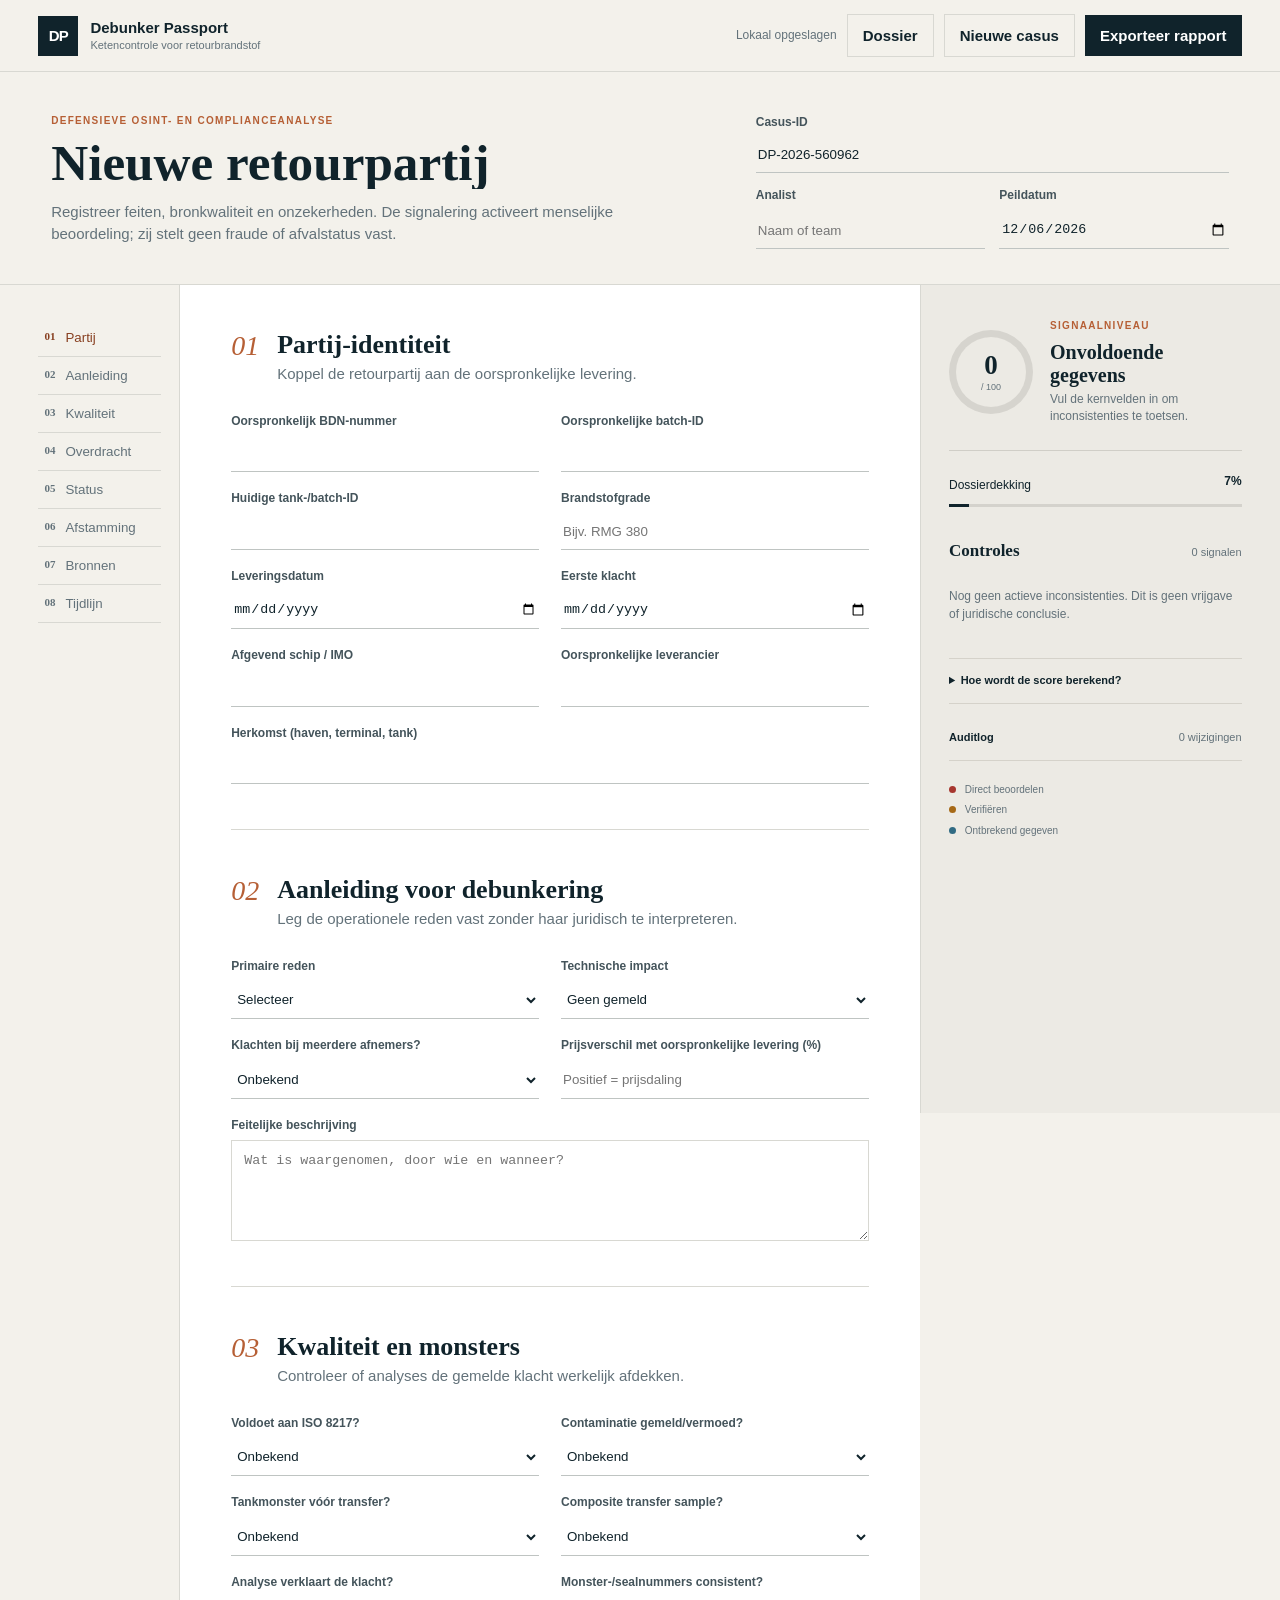
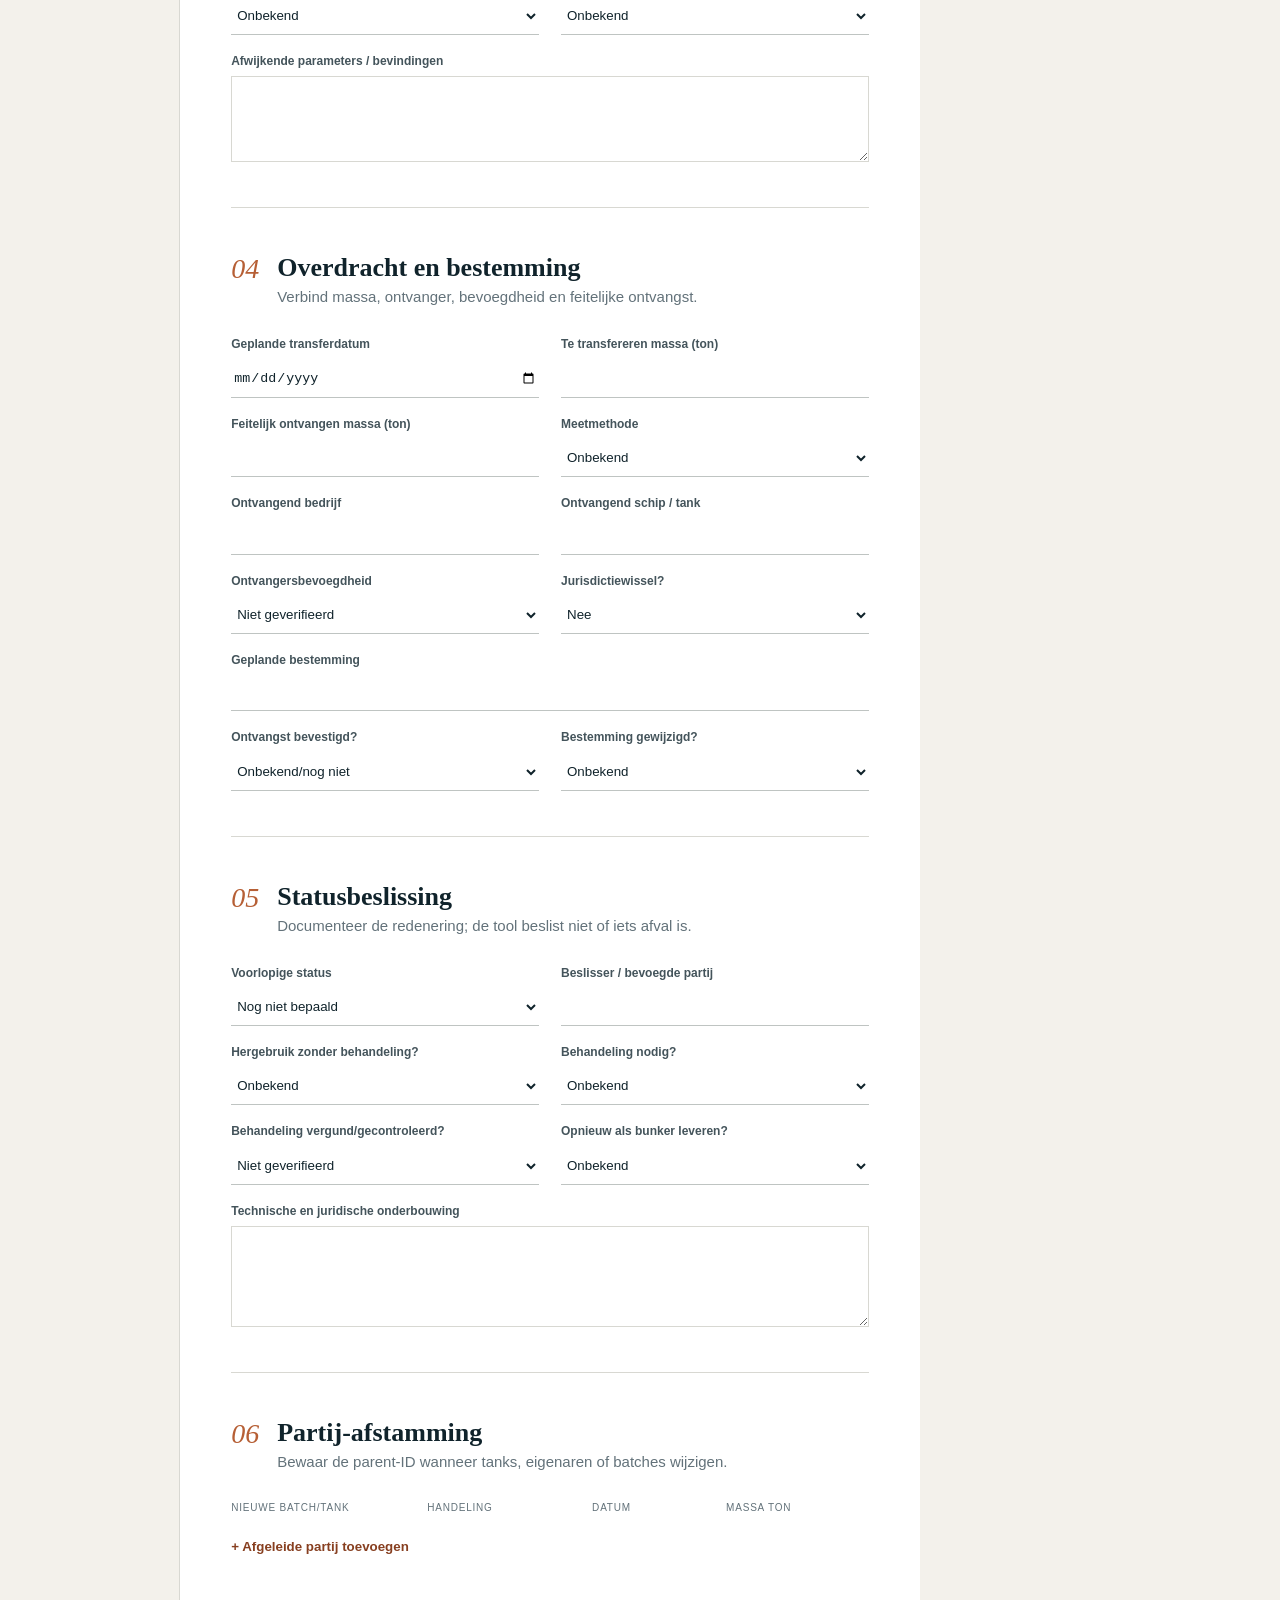
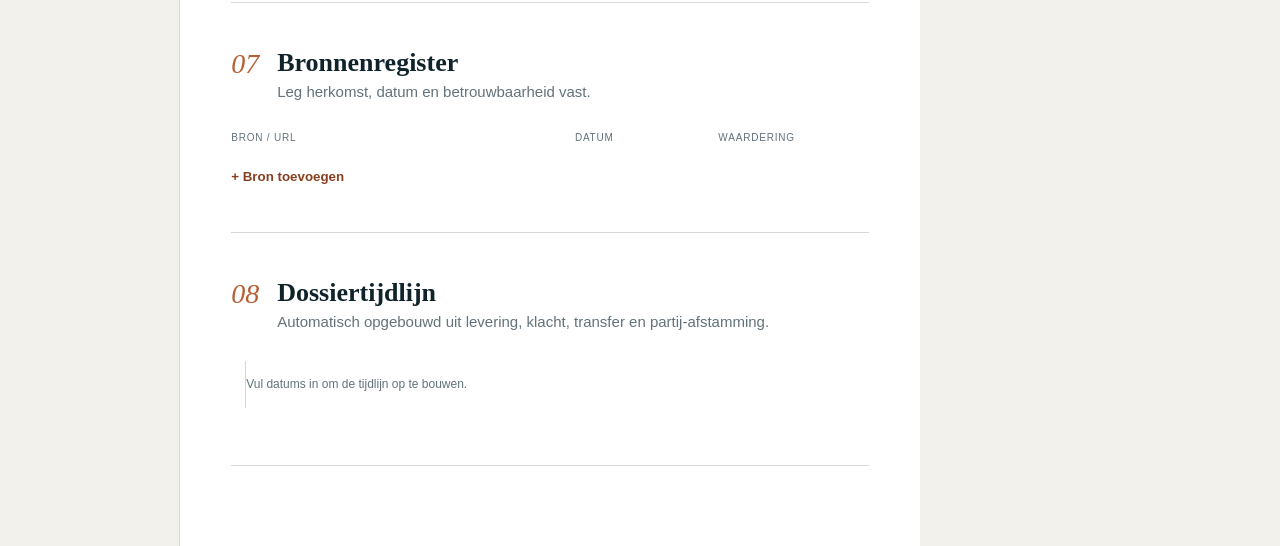
==== debunker-passport/index.html @ 5a7ea861 "Publish Debunker Passport" ====
<!doctype html>
<html lang="nl">
<head>
  <meta charset="utf-8">
  <meta name="viewport" content="width=device-width, initial-scale=1">
  <meta name="color-scheme" content="light">
  <title>Debunker Passport — ketencontrole</title>
  <link rel="stylesheet" href="styles.css">
</head>
<body>
  <header class="topbar">
    <a class="brand" href="#top" aria-label="Debunker Passport start">
      <span class="brand-mark" aria-hidden="true">DP</span>
      <span><strong>Debunker Passport</strong><small>Ketencontrole voor retourbrandstof</small></span>
    </a>
    <div class="top-actions">
      <span class="save-state" id="saveState">Lokaal opgeslagen</span>
      <details class="dossier-menu"><summary class="button ghost">Dossier</summary><div><button id="loadDemo" type="button">Laad historische demo</button><button id="exportJson" type="button">Exporteer JSON</button><button id="exportIntegrity" type="button">Integriteitsmanifest</button><label for="importJson">Importeer JSON</label><input id="importJson" type="file" accept="application/json,.json" hidden></div></details>
      <button class="button ghost" id="newCase" type="button">Nieuwe casus</button>
      <button class="button" id="exportReport" type="button">Exporteer rapport</button>
    </div>
  </header>

  <main id="top">
    <section class="case-header" aria-labelledby="case-title">
      <div>
        <p class="eyebrow">Defensieve OSINT- en complianceanalyse</p>
        <input id="caseTitle" class="case-title" aria-label="Casustitel" value="Nieuwe retourpartij" maxlength="100">
        <p>Registreer feiten, bronkwaliteit en onzekerheden. De signalering activeert menselijke beoordeling; zij stelt geen fraude of afvalstatus vast.</p>
      </div>
      <div class="case-meta">
        <label>Casus-ID<input id="caseId" autocomplete="off"></label>
        <label>Analist<input id="analyst" autocomplete="off" placeholder="Naam of team"></label>
        <label>Peildatum<input id="asOfDate" type="date"></label>
      </div>
    </section>

    <div class="workspace">
      <nav class="step-nav" aria-label="Dossieronderdelen">
        <button class="nav-step active" data-target="identity"><span>01</span> Partij</button>
        <button class="nav-step" data-target="reason"><span>02</span> Aanleiding</button>
        <button class="nav-step" data-target="quality"><span>03</span> Kwaliteit</button>
        <button class="nav-step" data-target="transfer"><span>04</span> Overdracht</button>
        <button class="nav-step" data-target="status"><span>05</span> Status</button>
        <button class="nav-step" data-target="lineage"><span>06</span> Afstamming</button>
        <button class="nav-step" data-target="sources"><span>07</span> Bronnen</button>
        <button class="nav-step" data-target="timeline"><span>08</span> Tijdlijn</button>
      </nav>

      <form id="passportForm" class="form-column">
        <section class="form-section active" id="identity">
          <div class="section-heading"><span>01</span><div><h2>Partij-identiteit</h2><p>Koppel de retourpartij aan de oorspronkelijke levering.</p></div></div>
          <div class="field-grid">
            <label>Oorspronkelijk BDN-nummer<input name="bdnNumber" autocomplete="off"></label>
            <label>Oorspronkelijke batch-ID<input name="originalBatchId" autocomplete="off"></label>
            <label>Huidige tank-/batch-ID<input name="currentBatchId" autocomplete="off"></label>
            <label>Brandstofgrade<input name="fuelGrade" placeholder="Bijv. RMG 380" autocomplete="off"></label>
            <label>Leveringsdatum<input name="deliveryDate" type="date"></label>
            <label>Eerste klacht<input name="firstComplaintDate" type="date"></label>
            <label>Afgevend schip / IMO<input name="vessel" autocomplete="off"></label>
            <label>Oorspronkelijke leverancier<input name="originalSupplier" autocomplete="off"></label>
            <label class="wide">Herkomst (haven, terminal, tank)<input name="origin" autocomplete="off"></label>
          </div>
        </section>

        <section class="form-section" id="reason">
          <div class="section-heading"><span>02</span><div><h2>Aanleiding voor debunkering</h2><p>Leg de operationele reden vast zonder haar juridisch te interpreteren.</p></div></div>
          <div class="field-grid">
            <label>Primaire reden<select name="reason"><option value="">Selecteer</option><option value="excess">Overtollige bunker</option><option value="wrong-grade">Verkeerde maar bruikbare grade</option><option value="off-spec">Off-spec parameter</option><option value="operational">Technische/operationele problemen</option><option value="contamination">(Mogelijke) contaminatie</option><option value="regulatory">Niet-conform met regelgeving</option><option value="unknown">Onbekend</option></select></label>
            <label>Technische impact<select name="technicalImpact"><option value="none">Geen gemeld</option><option value="minor">Beheersbare afwijking</option><option value="repeated">Herhaalde storingen</option><option value="safety">Veiligheids- of uitvalrisico</option></select></label>
            <label>Klachten bij meerdere afnemers?<select name="multipleComplaints"><option value="unknown">Onbekend</option><option value="no">Nee</option><option value="yes">Ja</option></select></label>
            <label>Prijsverschil met oorspronkelijke levering (%)<input name="priceDrop" type="number" min="-500" max="100" step="0.1" placeholder="Positief = prijsdaling"></label>
            <label class="wide">Feitelijke beschrijving<textarea name="incidentDescription" rows="5" placeholder="Wat is waargenomen, door wie en wanneer?"></textarea></label>
          </div>
        </section>

        <section class="form-section" id="quality">
          <div class="section-heading"><span>03</span><div><h2>Kwaliteit en monsters</h2><p>Controleer of analyses de gemelde klacht werkelijk afdekken.</p></div></div>
          <div class="field-grid">
            <label>Voldoet aan ISO 8217?<select name="isoStatus"><option value="unknown">Onbekend</option><option value="yes">Ja</option><option value="no">Nee</option><option value="partial">Niet volledig onderzocht</option></select></label>
            <label>Contaminatie gemeld/vermoed?<select name="contamination"><option value="unknown">Onbekend</option><option value="no">Nee</option><option value="suspected">Vermoed</option><option value="confirmed">Bevestigd</option></select></label>
            <label>Tankmonster vóór transfer?<select name="tankSample"><option value="unknown">Onbekend</option><option value="yes">Ja, verzegeld</option><option value="no">Nee</option></select></label>
            <label>Composite transfer sample?<select name="compositeSample"><option value="unknown">Onbekend</option><option value="yes">Ja, verzegeld</option><option value="no">Nee</option></select></label>
            <label>Analyse verklaart de klacht?<select name="analysisCoversComplaint"><option value="unknown">Onbekend</option><option value="yes">Ja</option><option value="partial">Gedeeltelijk</option><option value="no">Nee</option></select></label>
            <label>Monster-/sealnummers consistent?<select name="sealConsistency"><option value="unknown">Onbekend</option><option value="yes">Ja</option><option value="no">Nee</option></select></label>
            <label class="wide">Afwijkende parameters / bevindingen<textarea name="qualityFindings" rows="4"></textarea></label>
          </div>
        </section>

        <section class="form-section" id="transfer">
          <div class="section-heading"><span>04</span><div><h2>Overdracht en bestemming</h2><p>Verbind massa, ontvanger, bevoegdheid en feitelijke ontvangst.</p></div></div>
          <div class="field-grid">
            <label>Geplande transferdatum<input name="transferDate" type="date"></label>
            <label>Te transfereren massa (ton)<input name="plannedMass" type="number" min="0" step="0.001"></label>
            <label>Feitelijk ontvangen massa (ton)<input name="receivedMass" type="number" min="0" step="0.001"></label>
            <label>Meetmethode<select name="measurementMethod"><option value="unknown">Onbekend</option><option value="mfm">Mass Flow Meter</option><option value="tank">Tankmeting</option><option value="documents">Alleen documentwaarde</option></select></label>
            <label>Ontvangend bedrijf<input name="receiver" autocomplete="off"></label>
            <label>Ontvangend schip / tank<input name="receivingAsset" autocomplete="off"></label>
            <label>Ontvangersbevoegdheid<select name="receiverAuthority"><option value="unknown">Niet geverifieerd</option><option value="product">Bunker-/productrol geverifieerd</option><option value="waste">Afvalinzameling/-verwerking geverifieerd</option><option value="both">Beide geverifieerd</option><option value="none">Geen passende bevoegdheid gevonden</option></select></label>
            <label>Jurisdictiewissel?<select name="crossBorder"><option value="no">Nee</option><option value="yes">Ja</option><option value="unknown">Onbekend</option></select></label>
            <label class="wide">Geplande bestemming<input name="destination" autocomplete="off"></label>
            <label>Ontvangst bevestigd?<select name="receiptConfirmed"><option value="unknown">Onbekend/nog niet</option><option value="yes">Ja</option><option value="no">Nee, afwijking</option></select></label>
            <label>Bestemming gewijzigd?<select name="destinationChanged"><option value="unknown">Onbekend</option><option value="no">Nee</option><option value="yes-reported">Ja, gemeld</option><option value="yes-unreported">Ja, niet aantoonbaar gemeld</option></select></label>
          </div>
        </section>

        <section class="form-section" id="status">
          <div class="section-heading"><span>05</span><div><h2>Statusbeslissing</h2><p>Documenteer de redenering; de tool beslist niet of iets afval is.</p></div></div>
          <div class="field-grid">
            <label>Voorlopige status<select name="declaredStatus"><option value="unknown">Nog niet bepaald</option><option value="product">Product/brandstof</option><option value="waste">Afvalstof</option><option value="hold">In quarantaine / beoordeling</option></select></label>
            <label>Beslisser / bevoegde partij<input name="statusDecider" autocomplete="off"></label>
            <label>Hergebruik zonder behandeling?<select name="directReuse"><option value="unknown">Onbekend</option><option value="yes">Ja, aantoonbaar</option><option value="no">Nee</option></select></label>
            <label>Behandeling nodig?<select name="treatmentNeeded"><option value="unknown">Onbekend</option><option value="none">Geen</option><option value="simple">Eenvoudige verwerking</option><option value="substantial">Wezenlijke behandeling</option></select></label>
            <label>Behandeling vergund/gecontroleerd?<select name="treatmentAuthorised"><option value="unknown">Niet geverifieerd</option><option value="yes">Ja</option><option value="no">Nee</option><option value="not-applicable">Niet van toepassing</option></select></label>
            <label>Opnieuw als bunker leveren?<select name="resupply"><option value="unknown">Onbekend</option><option value="no">Nee</option><option value="yes-before-treatment">Ja, zonder aantoonbare behandeling</option><option value="yes-after-treatment">Ja, na behandeling en controle</option></select></label>
            <label class="wide">Technische en juridische onderbouwing<textarea name="statusRationale" rows="5"></textarea></label>
          </div>
        </section>

        <section class="form-section" id="lineage">
          <div class="section-heading"><span>06</span><div><h2>Partij-afstamming</h2><p>Bewaar de parent-ID wanneer tanks, eigenaren of batches wijzigen.</p></div></div>
          <div class="lineage-head"><span>Nieuwe batch/tank</span><span>Handeling</span><span>Datum</span><span>Massa ton</span><span></span></div>
          <div id="lineageRows"></div>
          <button class="text-action" id="addLineage" type="button">+ Afgeleide partij toevoegen</button>
        </section>

        <section class="form-section" id="sources">
          <div class="section-heading"><span>07</span><div><h2>Bronnenregister</h2><p>Leg herkomst, datum en betrouwbaarheid vast.</p></div></div>
          <div class="source-head"><span>Bron / URL</span><span>Datum</span><span>Waardering</span><span></span></div>
          <div id="sourceRows"></div>
          <button class="text-action" id="addSource" type="button">+ Bron toevoegen</button>
        </section>
        <section class="form-section" id="timeline"><div class="section-heading"><span>08</span><div><h2>Dossiertijdlijn</h2><p>Automatisch opgebouwd uit levering, klacht, transfer en partij-afstamming.</p></div></div><div id="timelineRows" class="timeline"></div></section>
      </form>

      <aside class="inspector" aria-live="polite">
        <div class="risk-header">
          <div class="risk-ring" id="riskRing"><span id="riskScore">0</span><small>/ 100</small></div>
          <div><p class="eyebrow">Signaalniveau</p><h2 id="riskLabel">Onvoldoende gegevens</h2><p id="riskNote">Vul de kernvelden in om inconsistenties te toetsen.</p></div>
        </div>
        <div class="coverage"><span>Dossierdekking</span><strong id="coverageValue">0%</strong><div><i id="coverageBar"></i></div></div>
        <div class="signal-heading"><h3>Controles</h3><span id="signalCount">0 signalen</span></div>
        <div id="signals" class="signals"><p class="empty">Nog geen controles actief.</p></div>
        <details class="score-info"><summary>Hoe wordt de score berekend?</summary><p>Iedere zichtbare regel heeft een vast gewicht. Bij meerdere signalen dempt de berekening de som. Een rood signaal activeert altijd directe menselijke beoordeling.</p><p>De score prioriteert controle en is geen kansberekening, bewijs of juridische kwalificatie.</p></details>
        <details class="audit-info"><summary>Auditlog <span id="auditCount">0 wijzigingen</span></summary><div id="auditRows"></div></details>
        <div class="legend"><span><i class="dot red"></i> Direct beoordelen</span><span><i class="dot amber"></i> Verifiëren</span><span><i class="dot blue"></i> Ontbrekend gegeven</span></div>
      </aside>
    </div>
  </main>

  <template id="lineageTemplate"><div class="lineage-row repeat-row"><input data-key="childId" aria-label="Nieuwe batch of tank"><select data-key="action" aria-label="Handeling"><option>Opslag</option><option>Transfer</option><option>Blending</option><option>Behandeling</option><option>Herlevering</option><option>Verwijdering</option></select><input data-key="date" type="date" aria-label="Datum"><input data-key="mass" type="number" step="0.001" min="0" aria-label="Massa"><button type="button" class="remove" aria-label="Verwijder rij">×</button></div></template>
  <template id="sourceTemplate"><div class="source-row repeat-row"><input data-key="reference" aria-label="Bron of URL"><input data-key="date" type="date" aria-label="Datum"><select data-key="rating" aria-label="Bronwaardering"><option>A1</option><option>A2</option><option>B1</option><option>B2</option><option>C2</option><option>C3</option><option>D3</option><option>E4</option></select><button type="button" class="remove" aria-label="Verwijder rij">×</button></div></template>
  <script src="risk-engine.js"></script><script src="app.js"></script>
</body>
</html>
---- debunker-passport/styles.css ----
:root{--ink:#10232b;--muted:#63727a;--paper:#f3f1eb;--white:#fff;--line:#d8d8d2;--accent:#b65f35;--accent-dark:#873f20;--red:#a7372f;--amber:#a66917;--blue:#316b83;--green:#356b55;--shadow:0 18px 55px rgba(16,35,43,.09)}
.dossier-menu{position:relative}.dossier-menu summary{list-style:none}.dossier-menu summary::-webkit-details-marker{display:none}.dossier-menu>div{position:absolute;right:0;top:44px;min-width:190px;padding:7px;background:var(--white);border:1px solid var(--line);box-shadow:var(--shadow);z-index:30}.dossier-menu button,.dossier-menu label{display:block;width:100%;padding:10px;border:0;background:transparent;color:var(--ink);font:700 12px inherit;text-align:left;cursor:pointer}.dossier-menu button:hover,.dossier-menu label:hover{background:var(--paper)}.score-info{margin-top:20px;padding:14px 0;border-top:1px solid #d5d2ca;border-bottom:1px solid #d5d2ca}.score-info summary{font-size:11px;font-weight:800;cursor:pointer}.score-info p{margin:10px 0 0;color:var(--muted);font-size:10px}
@media(max-width:720px){.dossier-menu .button.ghost{display:block}}
.timeline{border-left:1px solid var(--line);margin-left:14px}.timeline-event{display:grid;grid-template-columns:110px 1fr;gap:18px;position:relative;padding:0 0 24px 22px}.timeline-event:before{content:"";position:absolute;left:-4px;top:5px;width:7px;height:7px;border-radius:50%;background:var(--accent)}.timeline-event time{font:700 11px Georgia,serif;color:var(--accent-dark)}.timeline-event strong{font-size:13px}.timeline-event p{margin:3px 0 0;color:var(--muted);font-size:12px}.audit-info{margin-top:12px;padding:14px 0;border-bottom:1px solid #d5d2ca}.audit-info summary{display:flex;justify-content:space-between;font-size:11px;font-weight:800;cursor:pointer}.audit-info summary span{color:var(--muted);font-weight:500}.audit-info p{display:grid;gap:2px;margin:9px 0;color:var(--muted);font-size:10px}.audit-info time{color:var(--ink)}
*{box-sizing:border-box}html{scroll-behavior:smooth}body{margin:0;background:var(--paper);color:var(--ink);font:15px/1.45 Inter,Segoe UI,Arial,sans-serif}.topbar{height:72px;position:sticky;top:0;z-index:20;display:flex;align-items:center;justify-content:space-between;padding:0 3vw;background:rgba(243,241,235,.94);border-bottom:1px solid var(--line);backdrop-filter:blur(14px)}.brand{display:flex;align-items:center;gap:12px;color:inherit;text-decoration:none}.brand-mark{display:grid;place-items:center;width:40px;height:40px;background:var(--ink);color:white;font-weight:800;letter-spacing:-.06em}.brand strong,.brand small{display:block}.brand strong{font-size:15px}.brand small{color:var(--muted);font-size:11px}.top-actions{display:flex;align-items:center;gap:10px}.save-state{color:var(--muted);font-size:12px}.button{border:0;background:var(--ink);color:white;padding:10px 15px;font:inherit;font-weight:700;cursor:pointer;transition:.18s ease}.button:hover{transform:translateY(-1px);background:#183741}.button.ghost{background:transparent;color:var(--ink);border:1px solid var(--line)}main{max-width:1600px;margin:auto}.case-header{display:grid;grid-template-columns:1.3fr 1fr;gap:7vw;padding:42px 4vw 35px;border-bottom:1px solid var(--line)}.eyebrow{margin:0 0 7px;text-transform:uppercase;letter-spacing:.13em;font-size:10px;font-weight:800;color:var(--accent)}.case-title{width:100%;padding:0;border:0;background:transparent;color:var(--ink);font:700 clamp(32px,4vw,54px)/1.05 Georgia,serif;outline:0}.case-header p:not(.eyebrow){max-width:680px;color:var(--muted);margin:12px 0 0}.case-meta{display:grid;grid-template-columns:1fr 1fr;align-content:end;gap:14px}.case-meta label:first-child{grid-column:1/-1}.workspace{display:grid;grid-template-columns:180px minmax(500px,1fr) 360px;min-height:calc(100vh - 220px)}.step-nav{padding:34px 18px 0 3vw;border-right:1px solid var(--line)}.nav-step{display:flex;width:100%;gap:10px;padding:11px 6px;border:0;border-bottom:1px solid var(--line);background:transparent;color:var(--muted);text-align:left;cursor:pointer}.nav-step span{font:700 11px Georgia,serif}.nav-step.active,.nav-step:hover{color:var(--accent-dark)}.form-column{padding:0 4vw 80px;background:var(--white)}.form-section{padding:45px 0;border-bottom:1px solid var(--line);animation:reveal .35s ease both}.section-heading{display:flex;gap:18px;margin-bottom:28px}.section-heading>span{font:italic 28px Georgia,serif;color:var(--accent)}h2,h3,p{margin-top:0}.section-heading h2{font:700 26px Georgia,serif;margin-bottom:3px}.section-heading p{color:var(--muted);margin:0}.field-grid{display:grid;grid-template-columns:1fr 1fr;gap:18px 22px}label{display:grid;gap:6px;color:#44545b;font-size:12px;font-weight:700}label.wide{grid-column:1/-1}input,select,textarea{width:100%;border:0;border-bottom:1px solid #bfc4c2;background:transparent;padding:10px 2px;color:var(--ink);font:500 14px/1.4 inherit;outline:0;border-radius:0}textarea{border:1px solid var(--line);padding:12px;resize:vertical}input:focus,select:focus,textarea:focus{border-color:var(--accent);box-shadow:0 1px 0 var(--accent)}.inspector{position:sticky;top:72px;align-self:start;height:calc(100vh - 72px);overflow:auto;padding:34px 3vw 40px 28px;border-left:1px solid var(--line);background:#eceae4}.risk-header{display:flex;gap:17px;align-items:center;padding-bottom:25px;border-bottom:1px solid #d0cec7}.risk-ring{flex:0 0 84px;height:84px;border-radius:50%;display:grid;place-content:center;text-align:center;background:conic-gradient(var(--blue) 0deg,#d6d4ce 0deg);position:relative}.risk-ring:after{content:"";position:absolute;inset:7px;background:#eceae4;border-radius:50%}.risk-ring span,.risk-ring small{position:relative;z-index:1}.risk-ring span{font:700 27px Georgia,serif}.risk-ring small{font-size:9px;color:var(--muted)}.risk-header h2{font:700 20px Georgia,serif;margin:0 0 4px}.risk-header p:last-child{color:var(--muted);font-size:12px;margin:0}.coverage{padding:22px 0}.coverage>span,.coverage>strong{font-size:12px}.coverage>strong{float:right}.coverage>div{height:3px;background:#d4d2cc;margin-top:9px}.coverage i{display:block;width:0;height:100%;background:var(--ink);transition:width .35s ease}.signal-heading{display:flex;align-items:end;justify-content:space-between;margin:12px 0}.signal-heading h3{font:700 17px Georgia,serif;margin:0}.signal-heading span{font-size:11px;color:var(--muted)}.signal{display:grid;grid-template-columns:4px 1fr;gap:11px;padding:13px 0;border-top:1px solid #d5d2ca;cursor:pointer;animation:reveal .22s ease}.signal:before{content:"";background:var(--blue)}.signal.red:before{background:var(--red)}.signal.amber:before{background:var(--amber)}.signal strong{display:block;font-size:12px}.signal p{font-size:11px;color:var(--muted);margin:3px 0 0}.empty{color:var(--muted);font-size:12px;padding:15px 0}.legend{display:grid;gap:6px;margin-top:22px;color:var(--muted);font-size:10px}.dot{display:inline-block;width:7px;height:7px;border-radius:50%;margin-right:6px}.dot.red{background:var(--red)}.dot.amber{background:var(--amber)}.dot.blue{background:var(--blue)}.lineage-head,.lineage-row{display:grid;grid-template-columns:1.2fr 1fr .8fr .65fr 32px;gap:10px;align-items:center}.source-head,.source-row{display:grid;grid-template-columns:2fr .8fr .65fr 32px;gap:10px;align-items:center}.lineage-head,.source-head{font-size:10px;color:var(--muted);text-transform:uppercase;letter-spacing:.08em;padding-bottom:8px}.repeat-row{animation:reveal .2s ease}.remove{border:0;background:transparent;font-size:22px;color:var(--muted);cursor:pointer}.text-action{margin-top:16px;padding:0;border:0;background:transparent;color:var(--accent-dark);font-weight:800;cursor:pointer}@keyframes reveal{from{opacity:0;transform:translateY(7px)}to{opacity:1;transform:none}}@media(max-width:1100px){.workspace{grid-template-columns:130px 1fr}.inspector{grid-column:1/-1;position:static;height:auto;border-left:0;border-top:1px solid var(--line)}.step-nav{padding-left:18px}}@media(max-width:720px){.topbar{padding:0 16px}.brand small,.save-state,.button.ghost{display:none}.case-header{grid-template-columns:1fr;padding:30px 20px}.case-meta{grid-template-columns:1fr}.case-meta label:first-child{grid-column:auto}.workspace{display:block}.step-nav{position:sticky;top:72px;z-index:10;display:flex;overflow:auto;padding:0 12px;background:var(--paper);border:0;border-bottom:1px solid var(--line)}.nav-step{min-width:max-content}.form-column{padding:0 20px 50px}.field-grid{grid-template-columns:1fr}label.wide{grid-column:auto}.lineage-head,.source-head{display:none}.lineage-row,.source-row{grid-template-columns:1fr 1fr}.lineage-row .remove,.source-row .remove{grid-column:2;justify-self:end}.inspector{padding:28px 20px}.top-actions{gap:5px}.button{padding:9px 10px}}
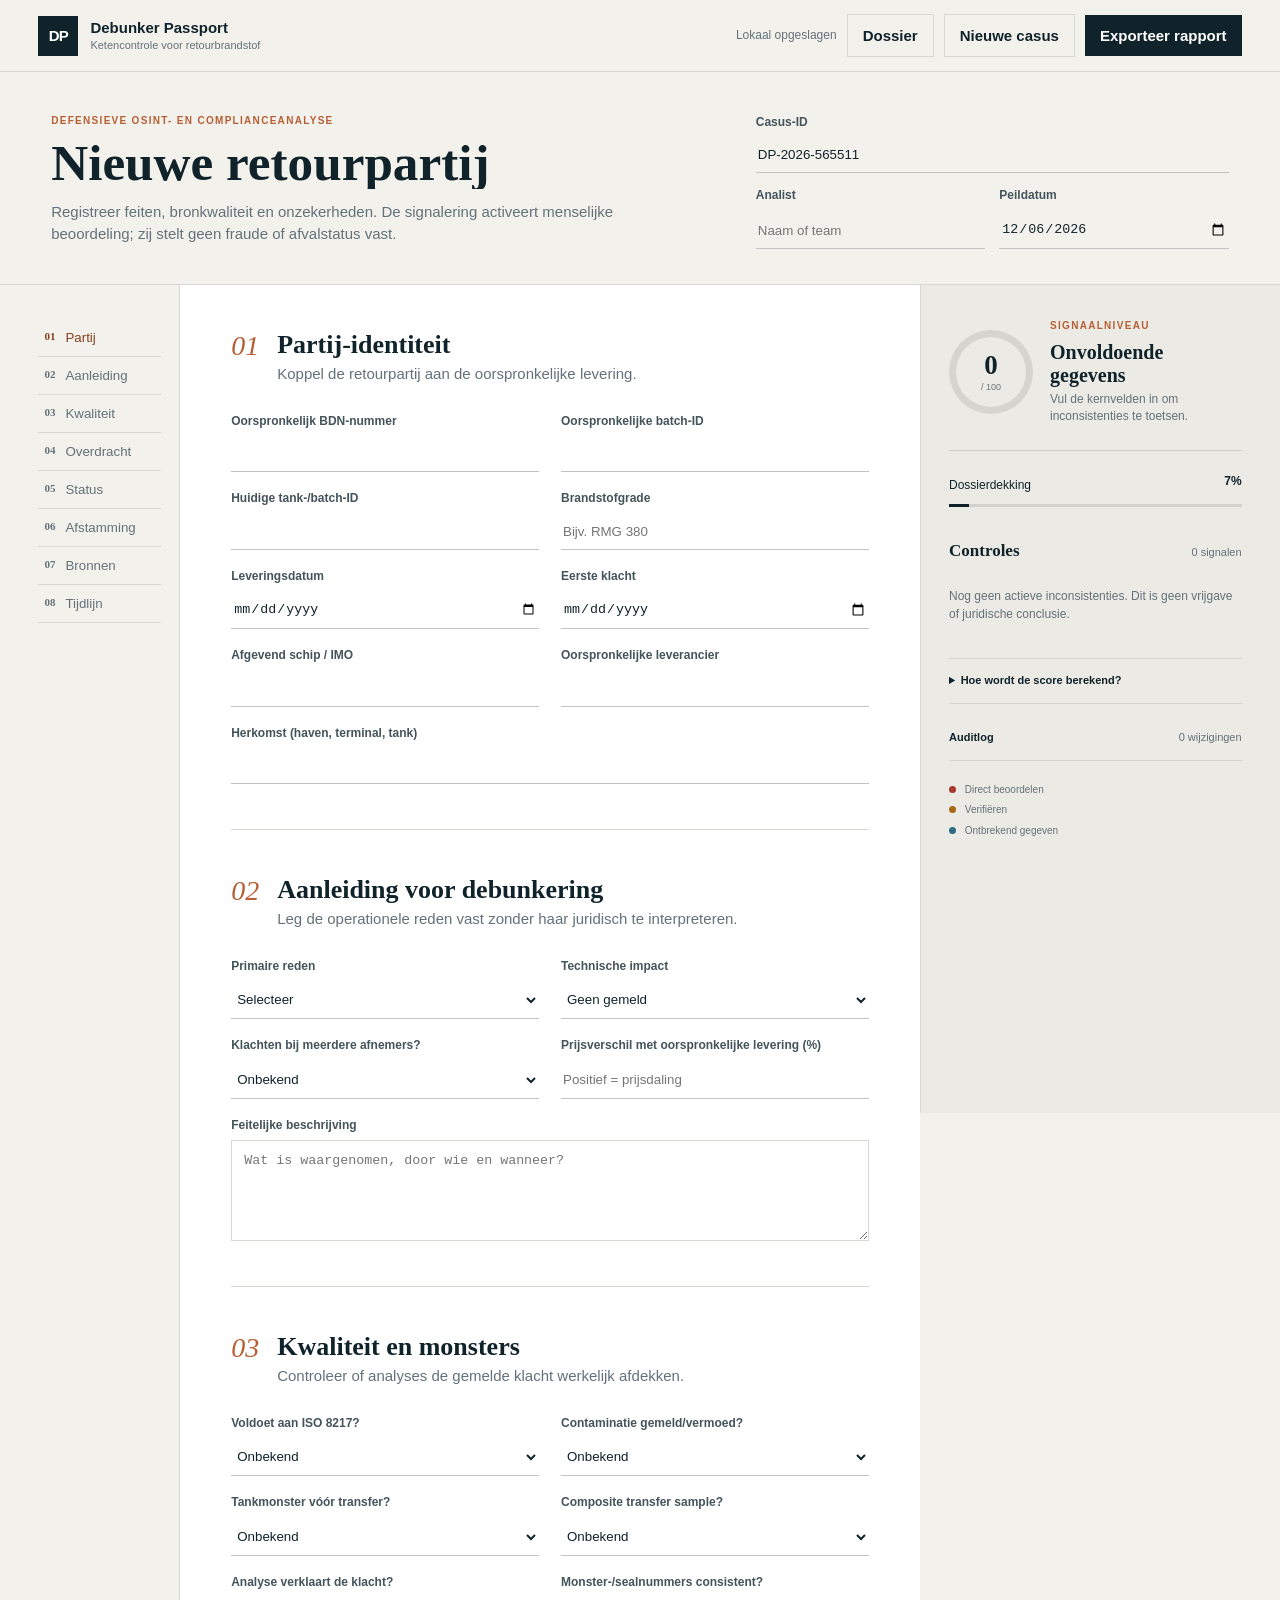
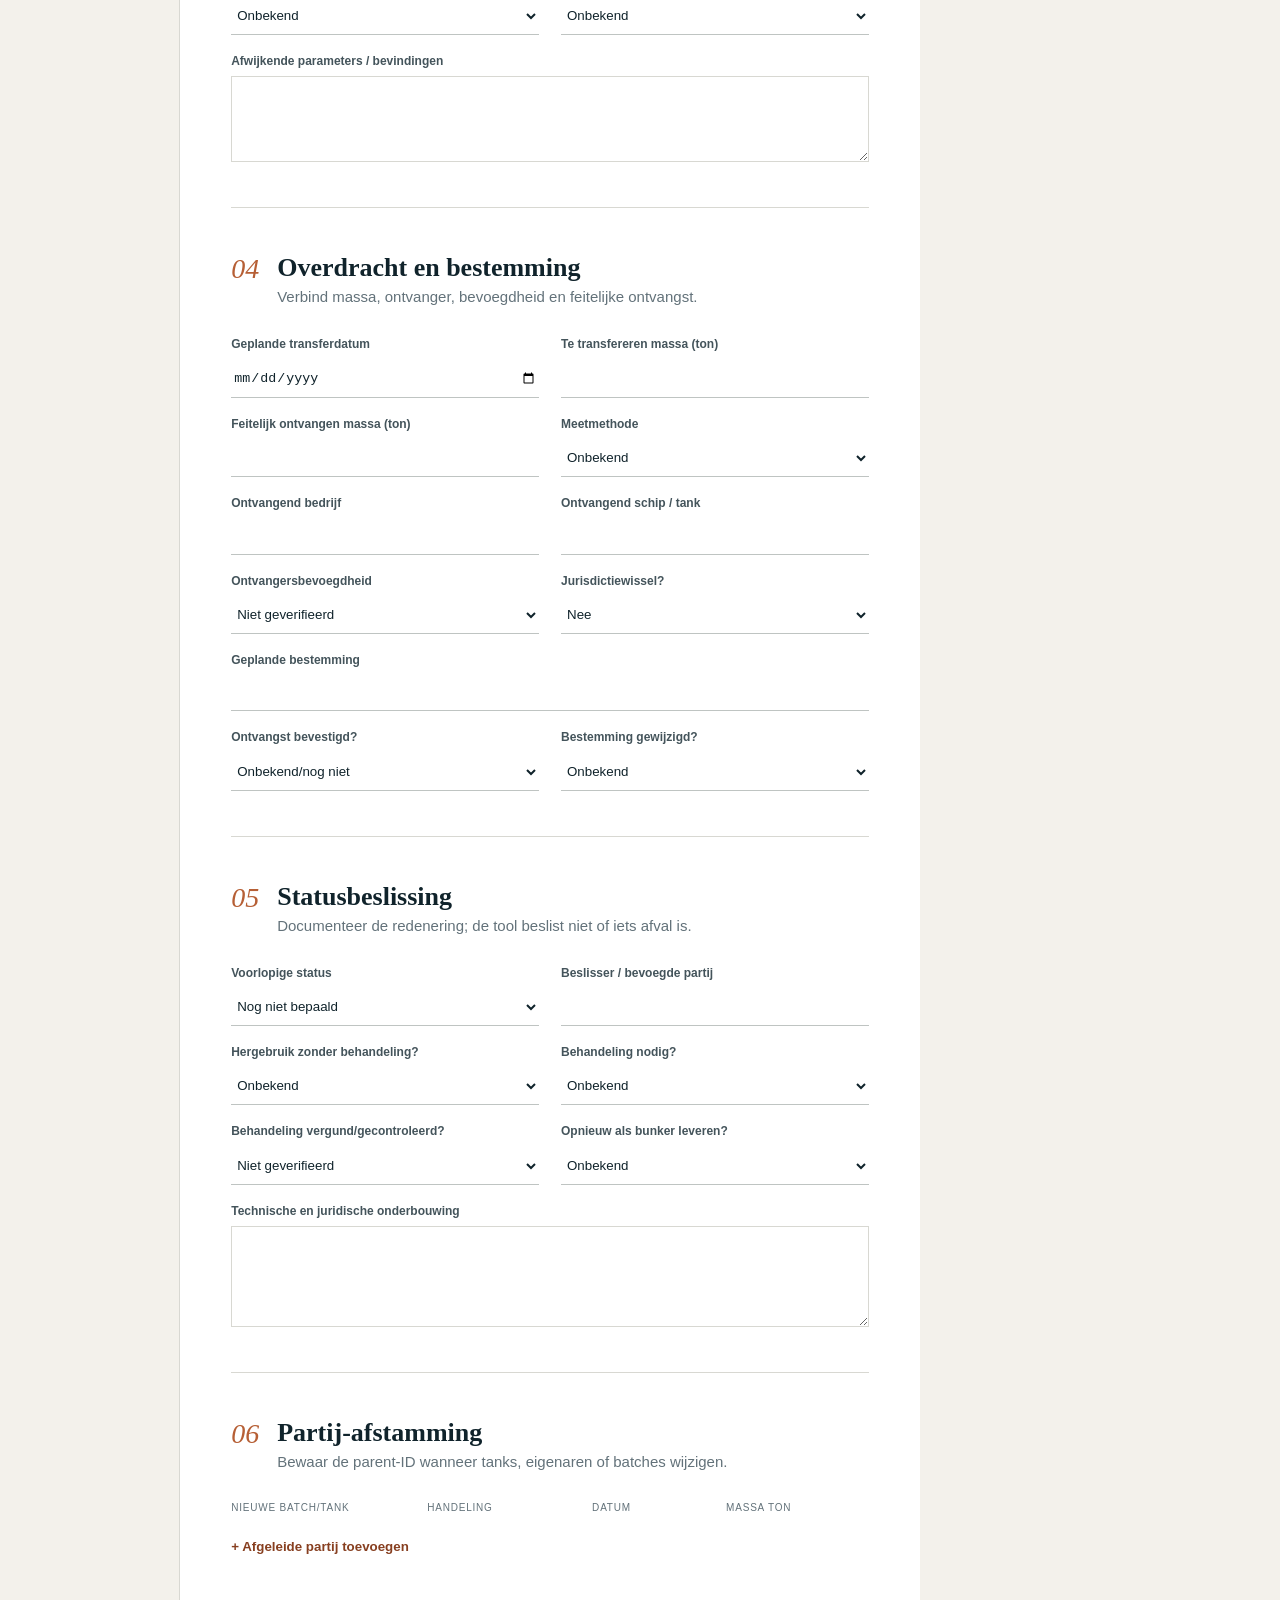
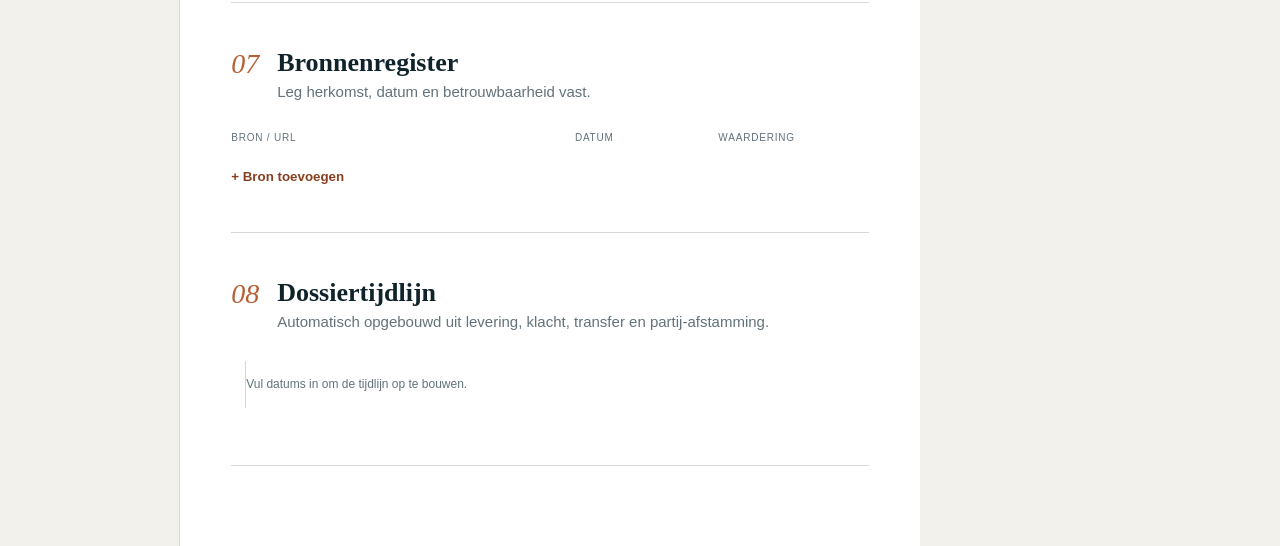
==== commit 353b4001: "Polish public site metadata and accessibility" ====
--- a/debunker-passport/index.html
+++ b/debunker-passport/index.html
@@ -4,17 +4,30 @@
   <meta charset="utf-8">
   <meta name="viewport" content="width=device-width, initial-scale=1">
   <meta name="color-scheme" content="light">
+  <meta name="theme-color" content="#163039">
+  <meta name="description" content="Defensieve ketencontrole voor debunkering, retourbrandstof en mogelijke afvalstatus. Leg feiten, bronnen en onzekerheden lokaal vast.">
+  <meta name="robots" content="index,follow">
+  <meta property="og:type" content="website">
+  <meta property="og:locale" content="nl_NL">
+  <meta property="og:title" content="Debunker Passport — ketencontrole">
+  <meta property="og:description" content="Een lokaal werkend dossier voor defensieve OSINT- en complianceanalyse van retourbrandstof.">
+  <meta property="og:url" content="https://debunker-passport.vercel.app/">
+  <meta name="twitter:card" content="summary">
   <title>Debunker Passport — ketencontrole</title>
+  <link rel="canonical" href="https://debunker-passport.vercel.app/">
+  <link rel="icon" href="favicon.svg" type="image/svg+xml">
+  <link rel="manifest" href="manifest.webmanifest">
   <link rel="stylesheet" href="styles.css">
 </head>
 <body>
+  <a class="skip-link" href="#passportForm">Ga naar het dossierformulier</a>
   <header class="topbar">
     <a class="brand" href="#top" aria-label="Debunker Passport start">
       <span class="brand-mark" aria-hidden="true">DP</span>
       <span><strong>Debunker Passport</strong><small>Ketencontrole voor retourbrandstof</small></span>
     </a>
     <div class="top-actions">
-      <span class="save-state" id="saveState">Lokaal opgeslagen</span>
+      <span class="save-state" id="saveState" role="status" aria-live="polite">Lokaal opgeslagen</span>
       <details class="dossier-menu"><summary class="button ghost">Dossier</summary><div><button id="loadDemo" type="button">Laad historische demo</button><button id="exportJson" type="button">Exporteer JSON</button><button id="exportIntegrity" type="button">Integriteitsmanifest</button><label for="importJson">Importeer JSON</label><input id="importJson" type="file" accept="application/json,.json" hidden></div></details>
       <button class="button ghost" id="newCase" type="button">Nieuwe casus</button>
       <button class="button" id="exportReport" type="button">Exporteer rapport</button>
--- a/debunker-passport/styles.css
+++ b/debunker-passport/styles.css
@@ -1,4 +1,5 @@
 :root{--ink:#10232b;--muted:#63727a;--paper:#f3f1eb;--white:#fff;--line:#d8d8d2;--accent:#b65f35;--accent-dark:#873f20;--red:#a7372f;--amber:#a66917;--blue:#316b83;--green:#356b55;--shadow:0 18px 55px rgba(16,35,43,.09)}
+.skip-link{position:fixed;left:16px;top:10px;z-index:100;padding:10px 14px;background:var(--ink);color:#fff;text-decoration:none;transform:translateY(-150%);transition:transform .18s ease}.skip-link:focus{transform:none}
 .dossier-menu{position:relative}.dossier-menu summary{list-style:none}.dossier-menu summary::-webkit-details-marker{display:none}.dossier-menu>div{position:absolute;right:0;top:44px;min-width:190px;padding:7px;background:var(--white);border:1px solid var(--line);box-shadow:var(--shadow);z-index:30}.dossier-menu button,.dossier-menu label{display:block;width:100%;padding:10px;border:0;background:transparent;color:var(--ink);font:700 12px inherit;text-align:left;cursor:pointer}.dossier-menu button:hover,.dossier-menu label:hover{background:var(--paper)}.score-info{margin-top:20px;padding:14px 0;border-top:1px solid #d5d2ca;border-bottom:1px solid #d5d2ca}.score-info summary{font-size:11px;font-weight:800;cursor:pointer}.score-info p{margin:10px 0 0;color:var(--muted);font-size:10px}
 @media(max-width:720px){.dossier-menu .button.ghost{display:block}}
 .timeline{border-left:1px solid var(--line);margin-left:14px}.timeline-event{display:grid;grid-template-columns:110px 1fr;gap:18px;position:relative;padding:0 0 24px 22px}.timeline-event:before{content:"";position:absolute;left:-4px;top:5px;width:7px;height:7px;border-radius:50%;background:var(--accent)}.timeline-event time{font:700 11px Georgia,serif;color:var(--accent-dark)}.timeline-event strong{font-size:13px}.timeline-event p{margin:3px 0 0;color:var(--muted);font-size:12px}.audit-info{margin-top:12px;padding:14px 0;border-bottom:1px solid #d5d2ca}.audit-info summary{display:flex;justify-content:space-between;font-size:11px;font-weight:800;cursor:pointer}.audit-info summary span{color:var(--muted);font-weight:500}.audit-info p{display:grid;gap:2px;margin:9px 0;color:var(--muted);font-size:10px}.audit-info time{color:var(--ink)}
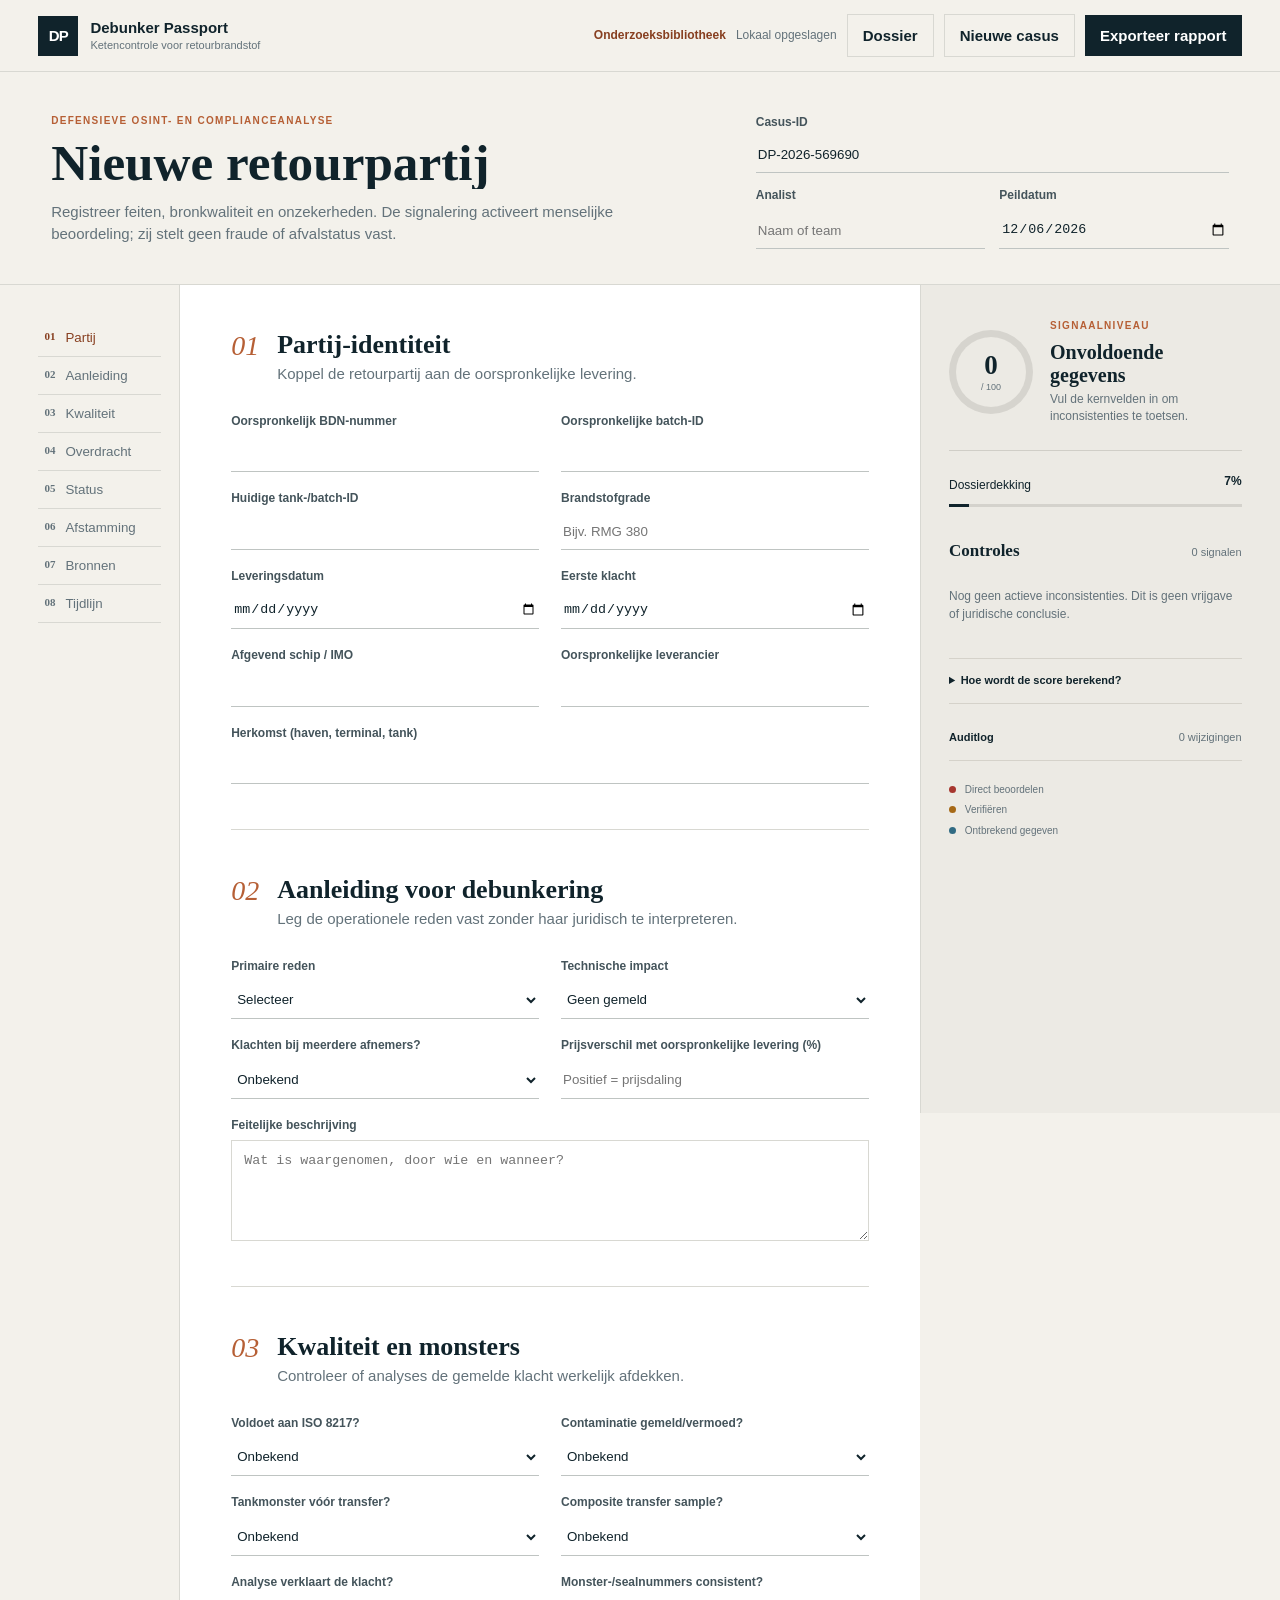
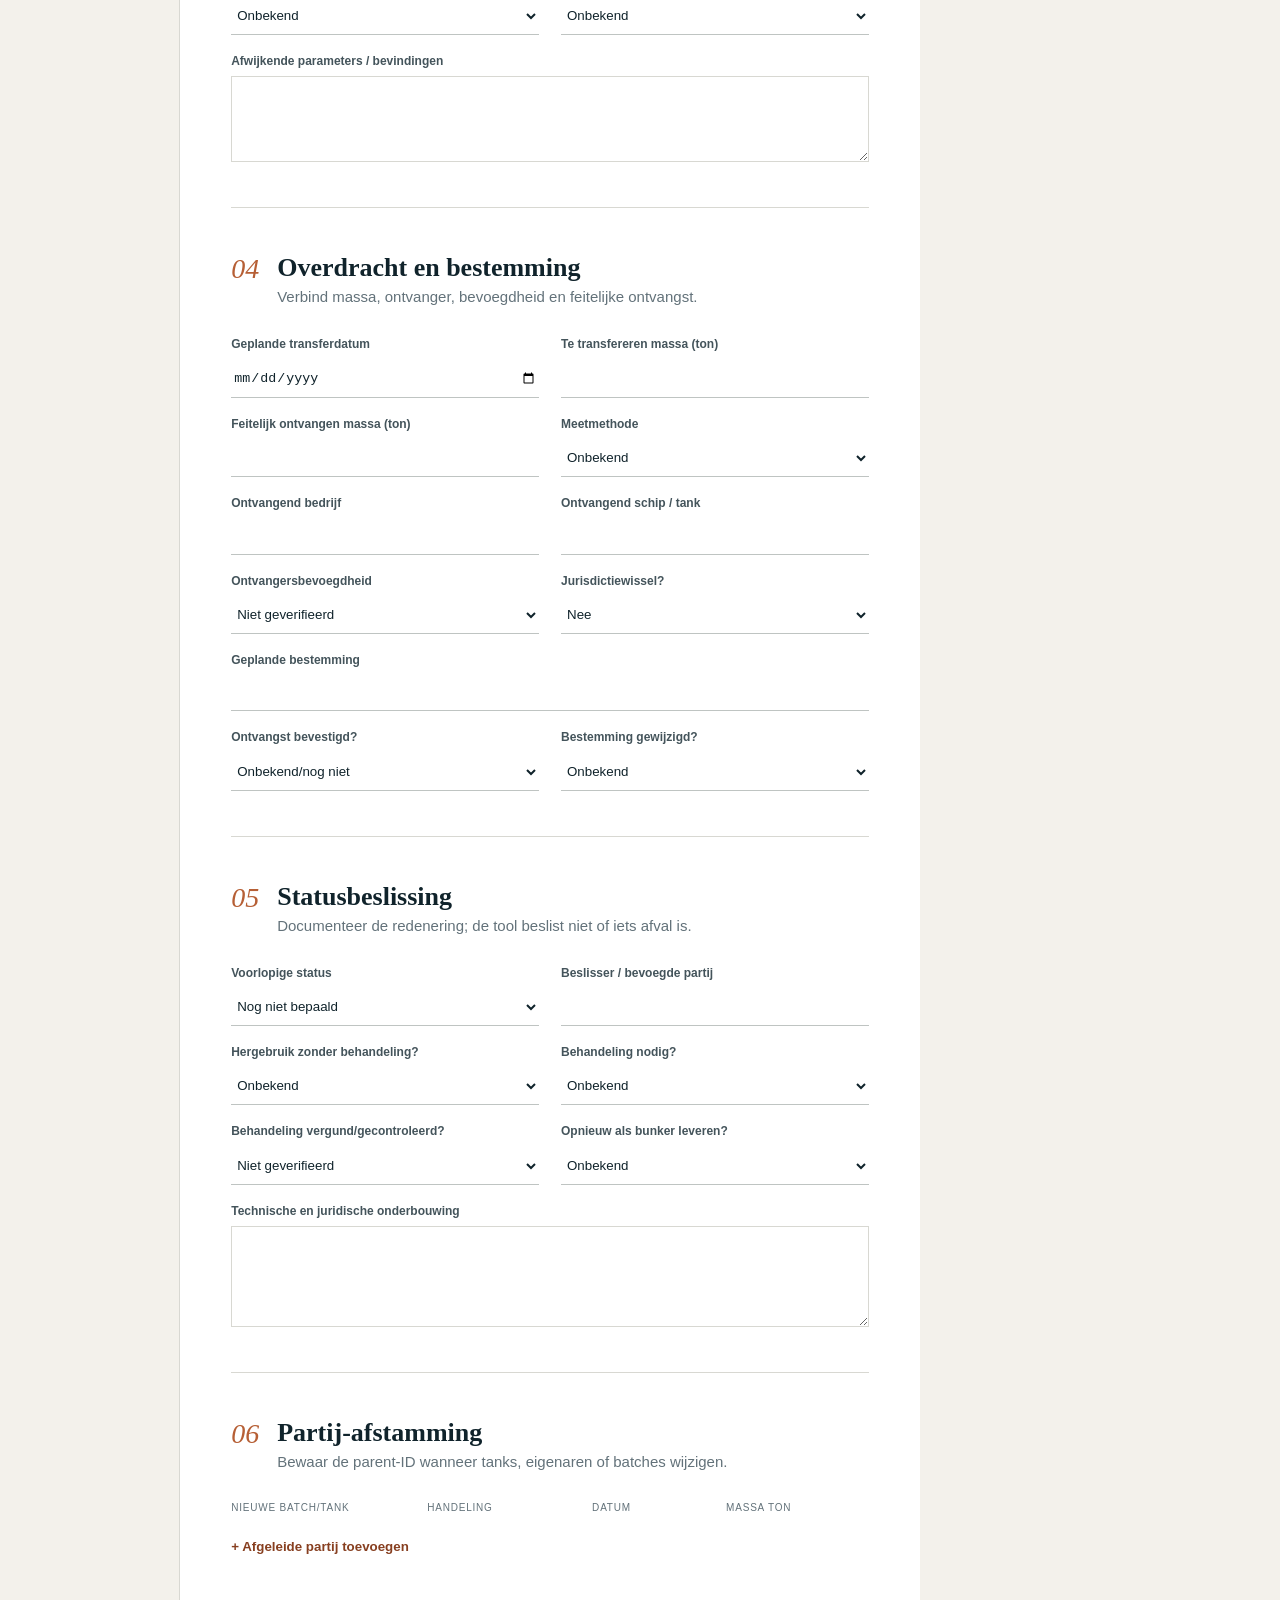
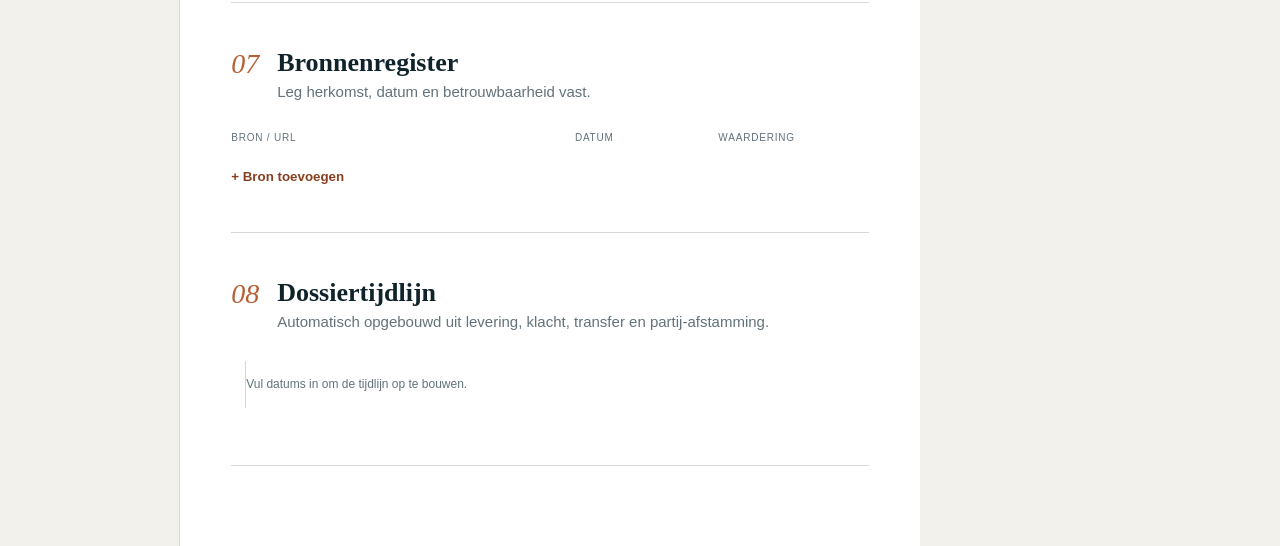
==== commit 784303c0: "Publish OSINT research library" ====
--- a/debunker-passport/index.html
+++ b/debunker-passport/index.html
@@ -27,6 +27,7 @@
       <span><strong>Debunker Passport</strong><small>Ketencontrole voor retourbrandstof</small></span>
     </a>
     <div class="top-actions">
+      <a class="library-link" href="/documenten">Onderzoeksbibliotheek</a>
       <span class="save-state" id="saveState" role="status" aria-live="polite">Lokaal opgeslagen</span>
       <details class="dossier-menu"><summary class="button ghost">Dossier</summary><div><button id="loadDemo" type="button">Laad historische demo</button><button id="exportJson" type="button">Exporteer JSON</button><button id="exportIntegrity" type="button">Integriteitsmanifest</button><label for="importJson">Importeer JSON</label><input id="importJson" type="file" accept="application/json,.json" hidden></div></details>
       <button class="button ghost" id="newCase" type="button">Nieuwe casus</button>
--- a/debunker-passport/styles.css
+++ b/debunker-passport/styles.css
@@ -1,5 +1,6 @@
 :root{--ink:#10232b;--muted:#63727a;--paper:#f3f1eb;--white:#fff;--line:#d8d8d2;--accent:#b65f35;--accent-dark:#873f20;--red:#a7372f;--amber:#a66917;--blue:#316b83;--green:#356b55;--shadow:0 18px 55px rgba(16,35,43,.09)}
 .skip-link{position:fixed;left:16px;top:10px;z-index:100;padding:10px 14px;background:var(--ink);color:#fff;text-decoration:none;transform:translateY(-150%);transition:transform .18s ease}.skip-link:focus{transform:none}
+.library-link{color:var(--accent-dark);font-size:12px;font-weight:800;text-decoration:none}.library-link:hover{text-decoration:underline}.document-page{max-width:1180px;margin:auto;padding:70px 5vw 100px}.document-intro{display:grid;grid-template-columns:1.35fr .65fr;gap:8vw;padding-bottom:50px;border-bottom:1px solid var(--line)}.document-intro h1{max-width:780px;margin:5px 0 18px;font:700 clamp(38px,6vw,74px)/.98 Georgia,serif;letter-spacing:-.035em}.document-intro p{max-width:700px;color:var(--muted)}.document-note{align-self:end;padding-left:20px;border-left:3px solid var(--accent);font-size:12px}.document-list{margin-top:30px}.document-item{display:grid;grid-template-columns:52px minmax(0,1fr) auto;gap:22px;align-items:start;padding:28px 0;border-bottom:1px solid var(--line)}.document-number{font:italic 24px Georgia,serif;color:var(--accent)}.document-item h2{margin:0 0 7px;font:700 24px Georgia,serif}.document-item p{max-width:720px;margin:0;color:var(--muted)}.document-open{align-self:center;color:var(--ink);font-size:12px;font-weight:800;text-decoration:none;border-bottom:1px solid var(--ink)}.document-footer{margin-top:46px;color:var(--muted);font-size:12px}@media(max-width:720px){.library-link{font-size:0}.library-link:after{content:"Bibliotheek";font-size:11px}.document-page{padding:42px 20px 70px}.document-intro{grid-template-columns:1fr;gap:25px}.document-item{grid-template-columns:38px 1fr}.document-open{grid-column:2;justify-self:start}.document-item h2{font-size:21px}}
 .dossier-menu{position:relative}.dossier-menu summary{list-style:none}.dossier-menu summary::-webkit-details-marker{display:none}.dossier-menu>div{position:absolute;right:0;top:44px;min-width:190px;padding:7px;background:var(--white);border:1px solid var(--line);box-shadow:var(--shadow);z-index:30}.dossier-menu button,.dossier-menu label{display:block;width:100%;padding:10px;border:0;background:transparent;color:var(--ink);font:700 12px inherit;text-align:left;cursor:pointer}.dossier-menu button:hover,.dossier-menu label:hover{background:var(--paper)}.score-info{margin-top:20px;padding:14px 0;border-top:1px solid #d5d2ca;border-bottom:1px solid #d5d2ca}.score-info summary{font-size:11px;font-weight:800;cursor:pointer}.score-info p{margin:10px 0 0;color:var(--muted);font-size:10px}
 @media(max-width:720px){.dossier-menu .button.ghost{display:block}}
 .timeline{border-left:1px solid var(--line);margin-left:14px}.timeline-event{display:grid;grid-template-columns:110px 1fr;gap:18px;position:relative;padding:0 0 24px 22px}.timeline-event:before{content:"";position:absolute;left:-4px;top:5px;width:7px;height:7px;border-radius:50%;background:var(--accent)}.timeline-event time{font:700 11px Georgia,serif;color:var(--accent-dark)}.timeline-event strong{font-size:13px}.timeline-event p{margin:3px 0 0;color:var(--muted);font-size:12px}.audit-info{margin-top:12px;padding:14px 0;border-bottom:1px solid #d5d2ca}.audit-info summary{display:flex;justify-content:space-between;font-size:11px;font-weight:800;cursor:pointer}.audit-info summary span{color:var(--muted);font-weight:500}.audit-info p{display:grid;gap:2px;margin:9px 0;color:var(--muted);font-size:10px}.audit-info time{color:var(--ink)}
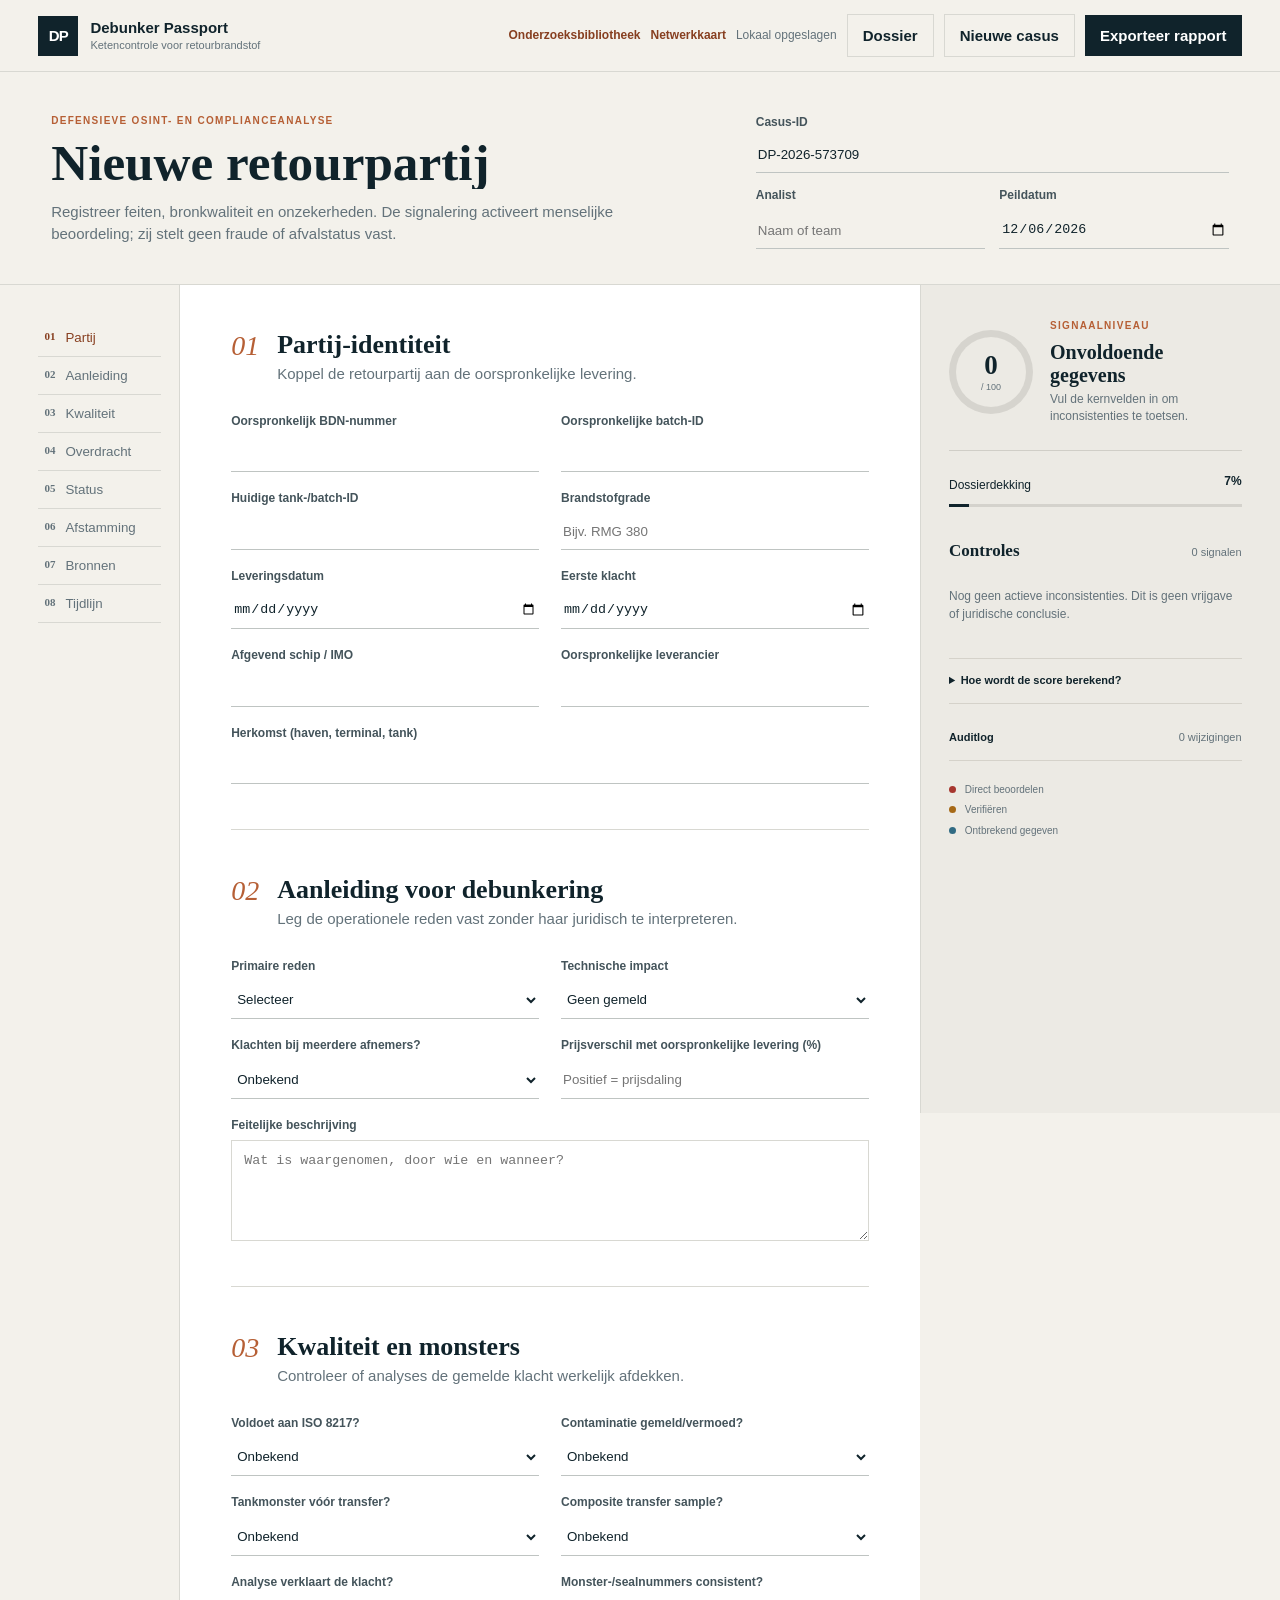
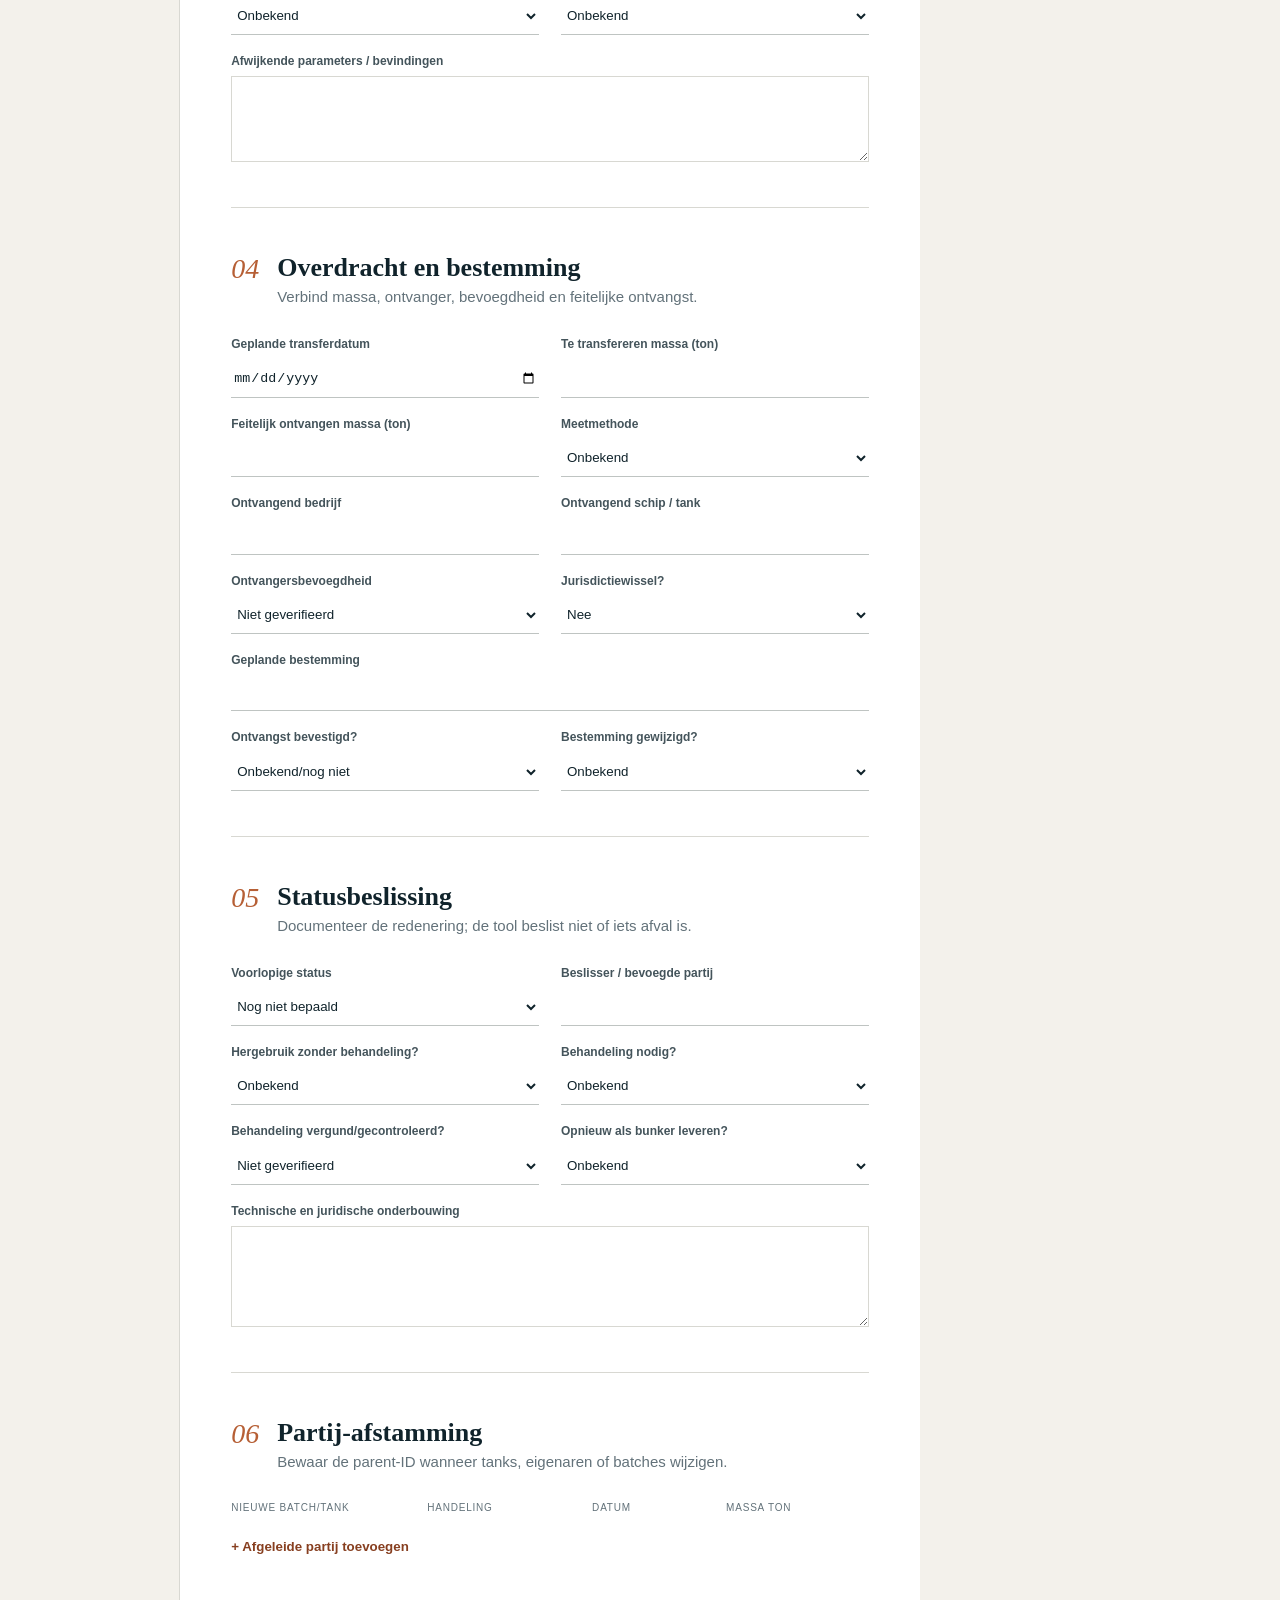
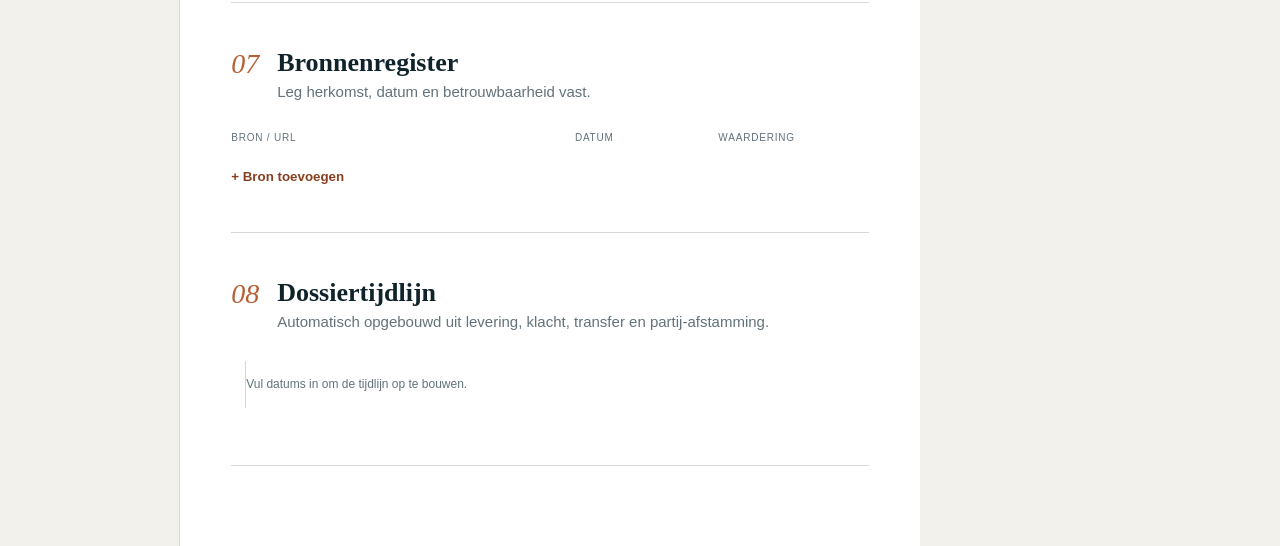
==== commit 5bfb579c: "Add defensive OSINT network map" ====
--- a/debunker-passport/index.html
+++ b/debunker-passport/index.html
@@ -28,6 +28,7 @@
     </a>
     <div class="top-actions">
       <a class="library-link" href="/documenten">Onderzoeksbibliotheek</a>
+      <a class="library-link" href="/netwerkkaart">Netwerkkaart</a>
       <span class="save-state" id="saveState" role="status" aria-live="polite">Lokaal opgeslagen</span>
       <details class="dossier-menu"><summary class="button ghost">Dossier</summary><div><button id="loadDemo" type="button">Laad historische demo</button><button id="exportJson" type="button">Exporteer JSON</button><button id="exportIntegrity" type="button">Integriteitsmanifest</button><label for="importJson">Importeer JSON</label><input id="importJson" type="file" accept="application/json,.json" hidden></div></details>
       <button class="button ghost" id="newCase" type="button">Nieuwe casus</button>
--- a/debunker-passport/styles.css
+++ b/debunker-passport/styles.css
@@ -1,4 +1,5 @@
 :root{--ink:#10232b;--muted:#63727a;--paper:#f3f1eb;--white:#fff;--line:#d8d8d2;--accent:#b65f35;--accent-dark:#873f20;--red:#a7372f;--amber:#a66917;--blue:#316b83;--green:#356b55;--shadow:0 18px 55px rgba(16,35,43,.09)}
+.network-page{max-width:1500px;margin:auto;padding:48px 4vw 90px}.network-intro{display:grid;grid-template-columns:1.4fr .6fr;gap:8vw;padding:20px 0 42px;border-bottom:1px solid var(--line)}.network-intro h1{max-width:850px;margin:5px 0 15px;font:700 clamp(38px,5.5vw,72px)/.98 Georgia,serif;letter-spacing:-.035em}.network-intro p{max-width:740px;color:var(--muted)}.network-scope{align-self:end;padding-left:18px;border-left:3px solid var(--accent);font-size:12px}.network-toolbar{display:flex;justify-content:space-between;align-items:center;gap:18px;padding:20px 0}.network-toolbar>div{display:flex;flex-wrap:wrap;gap:6px}.network-filter{border:1px solid var(--line);background:transparent;padding:7px 10px;color:var(--muted);font:700 11px inherit;cursor:pointer}.network-filter.active{background:var(--ink);color:#fff;border-color:var(--ink)}.network-toolbar label{display:flex;align-items:center;gap:7px;white-space:nowrap}.network-toolbar input{width:auto}.network-workspace{display:grid;grid-template-columns:minmax(0,1fr) 330px;border-top:1px solid var(--line);border-bottom:1px solid var(--line)}.network-canvas{min-width:0;padding:16px 0}.network-canvas svg{display:block;width:100%;height:auto;min-height:500px}.network-edge line{stroke:#b9bfbd;stroke-width:1.5}.network-edge.open line{stroke:var(--amber);stroke-dasharray:7 6}.network-edge.missing line{stroke:var(--red);stroke-dasharray:2 7}.network-edge text{fill:var(--muted);font:10px Segoe UI,sans-serif;text-anchor:middle}.network-node{cursor:pointer;outline:none}.network-node circle,.network-node rect{stroke:var(--ink);stroke-width:1.5;fill:var(--white)}.network-node.actor circle{fill:#e7edea}.network-node.evidence circle{fill:#eee8dc}.network-node.oversight circle{fill:#e2ebef}.network-node.selected circle,.network-node.selected rect{stroke:var(--accent);stroke-width:4}.network-node text{fill:var(--ink);font:700 10px Segoe UI,sans-serif;text-anchor:middle;pointer-events:none}.network-node .alert-mark{fill:#fff;font-size:10px;paint-order:stroke;stroke:var(--red);stroke-width:11px;stroke-linejoin:round}.network-legend{display:flex;flex-wrap:wrap;gap:13px;padding:12px 4px;color:var(--muted);font-size:10px}.network-legend span{display:flex;align-items:center;gap:5px}.legend-shape{width:10px;height:10px;border:1px solid var(--ink);border-radius:50%;background:#fff}.legend-shape.physical{border-radius:1px}.legend-shape.actor{background:#e7edea}.legend-shape.evidence{background:#eee8dc}.legend-shape.oversight{background:#e2ebef}.legend-line{width:17px;border-top:2px dashed var(--amber)}.network-inspector{padding:30px 0 30px 26px;border-left:1px solid var(--line)}.network-inspector h2{font:700 27px Georgia,serif}.network-inspector>p{color:var(--muted)}.network-facts>div{display:grid;grid-template-columns:90px 1fr;padding:8px 0;border-top:1px solid var(--line);font-size:11px}.network-facts dt{color:var(--muted)}.network-facts dd{margin:0;font-weight:700}.network-indicators{margin-top:22px}.network-indicators h3,.network-relations h3{font:700 15px Georgia,serif}.network-indicators p{padding:10px;border-left:3px solid var(--red);background:#f5e9e5;font-size:11px}.network-clear{padding:10px;border-left:3px solid var(--green);font-size:11px}.network-relations{margin-top:24px}.network-relations ul{list-style:none;padding:0}.network-relations button{width:100%;display:flex;justify-content:space-between;gap:10px;padding:9px 0;border:0;border-top:1px solid var(--line);background:transparent;text-align:left;font:700 10px inherit;cursor:pointer}.network-relations button span{color:var(--muted);font-weight:500}.indicator-catalogue{display:grid;grid-template-columns:.65fr 1.35fr;gap:7vw;padding:55px 0}.indicator-catalogue h2{font:700 30px Georgia,serif}.indicator-catalogue ol{list-style:none;margin:0;padding:0}.indicator-catalogue li{display:grid;grid-template-columns:135px 1fr;gap:20px;padding:14px 0;border-top:1px solid var(--line)}.indicator-catalogue span{color:var(--muted)}@media(max-width:900px){.network-workspace{grid-template-columns:1fr}.network-inspector{border-left:0;border-top:1px solid var(--line);padding:28px 0}.network-canvas svg{min-height:0}.indicator-catalogue{grid-template-columns:1fr}}@media(max-width:620px){.network-page{padding:28px 18px 65px}.network-intro{grid-template-columns:1fr;gap:20px}.network-toolbar{align-items:flex-start;flex-direction:column}.network-workspace{margin:0 -8px}.network-canvas{overflow-x:auto}.network-canvas svg{min-width:720px}.network-legend{padding-left:8px}.indicator-catalogue li{grid-template-columns:1fr;gap:3px}}
 .skip-link{position:fixed;left:16px;top:10px;z-index:100;padding:10px 14px;background:var(--ink);color:#fff;text-decoration:none;transform:translateY(-150%);transition:transform .18s ease}.skip-link:focus{transform:none}
 .library-link{color:var(--accent-dark);font-size:12px;font-weight:800;text-decoration:none}.library-link:hover{text-decoration:underline}.document-page{max-width:1180px;margin:auto;padding:70px 5vw 100px}.document-intro{display:grid;grid-template-columns:1.35fr .65fr;gap:8vw;padding-bottom:50px;border-bottom:1px solid var(--line)}.document-intro h1{max-width:780px;margin:5px 0 18px;font:700 clamp(38px,6vw,74px)/.98 Georgia,serif;letter-spacing:-.035em}.document-intro p{max-width:700px;color:var(--muted)}.document-note{align-self:end;padding-left:20px;border-left:3px solid var(--accent);font-size:12px}.document-list{margin-top:30px}.document-item{display:grid;grid-template-columns:52px minmax(0,1fr) auto;gap:22px;align-items:start;padding:28px 0;border-bottom:1px solid var(--line)}.document-number{font:italic 24px Georgia,serif;color:var(--accent)}.document-item h2{margin:0 0 7px;font:700 24px Georgia,serif}.document-item p{max-width:720px;margin:0;color:var(--muted)}.document-open{align-self:center;color:var(--ink);font-size:12px;font-weight:800;text-decoration:none;border-bottom:1px solid var(--ink)}.document-footer{margin-top:46px;color:var(--muted);font-size:12px}@media(max-width:720px){.library-link{font-size:0}.library-link:after{content:"Bibliotheek";font-size:11px}.document-page{padding:42px 20px 70px}.document-intro{grid-template-columns:1fr;gap:25px}.document-item{grid-template-columns:38px 1fr}.document-open{grid-column:2;justify-self:start}.document-item h2{font-size:21px}}
 .dossier-menu{position:relative}.dossier-menu summary{list-style:none}.dossier-menu summary::-webkit-details-marker{display:none}.dossier-menu>div{position:absolute;right:0;top:44px;min-width:190px;padding:7px;background:var(--white);border:1px solid var(--line);box-shadow:var(--shadow);z-index:30}.dossier-menu button,.dossier-menu label{display:block;width:100%;padding:10px;border:0;background:transparent;color:var(--ink);font:700 12px inherit;text-align:left;cursor:pointer}.dossier-menu button:hover,.dossier-menu label:hover{background:var(--paper)}.score-info{margin-top:20px;padding:14px 0;border-top:1px solid #d5d2ca;border-bottom:1px solid #d5d2ca}.score-info summary{font-size:11px;font-weight:800;cursor:pointer}.score-info p{margin:10px 0 0;color:var(--muted);font-size:10px}
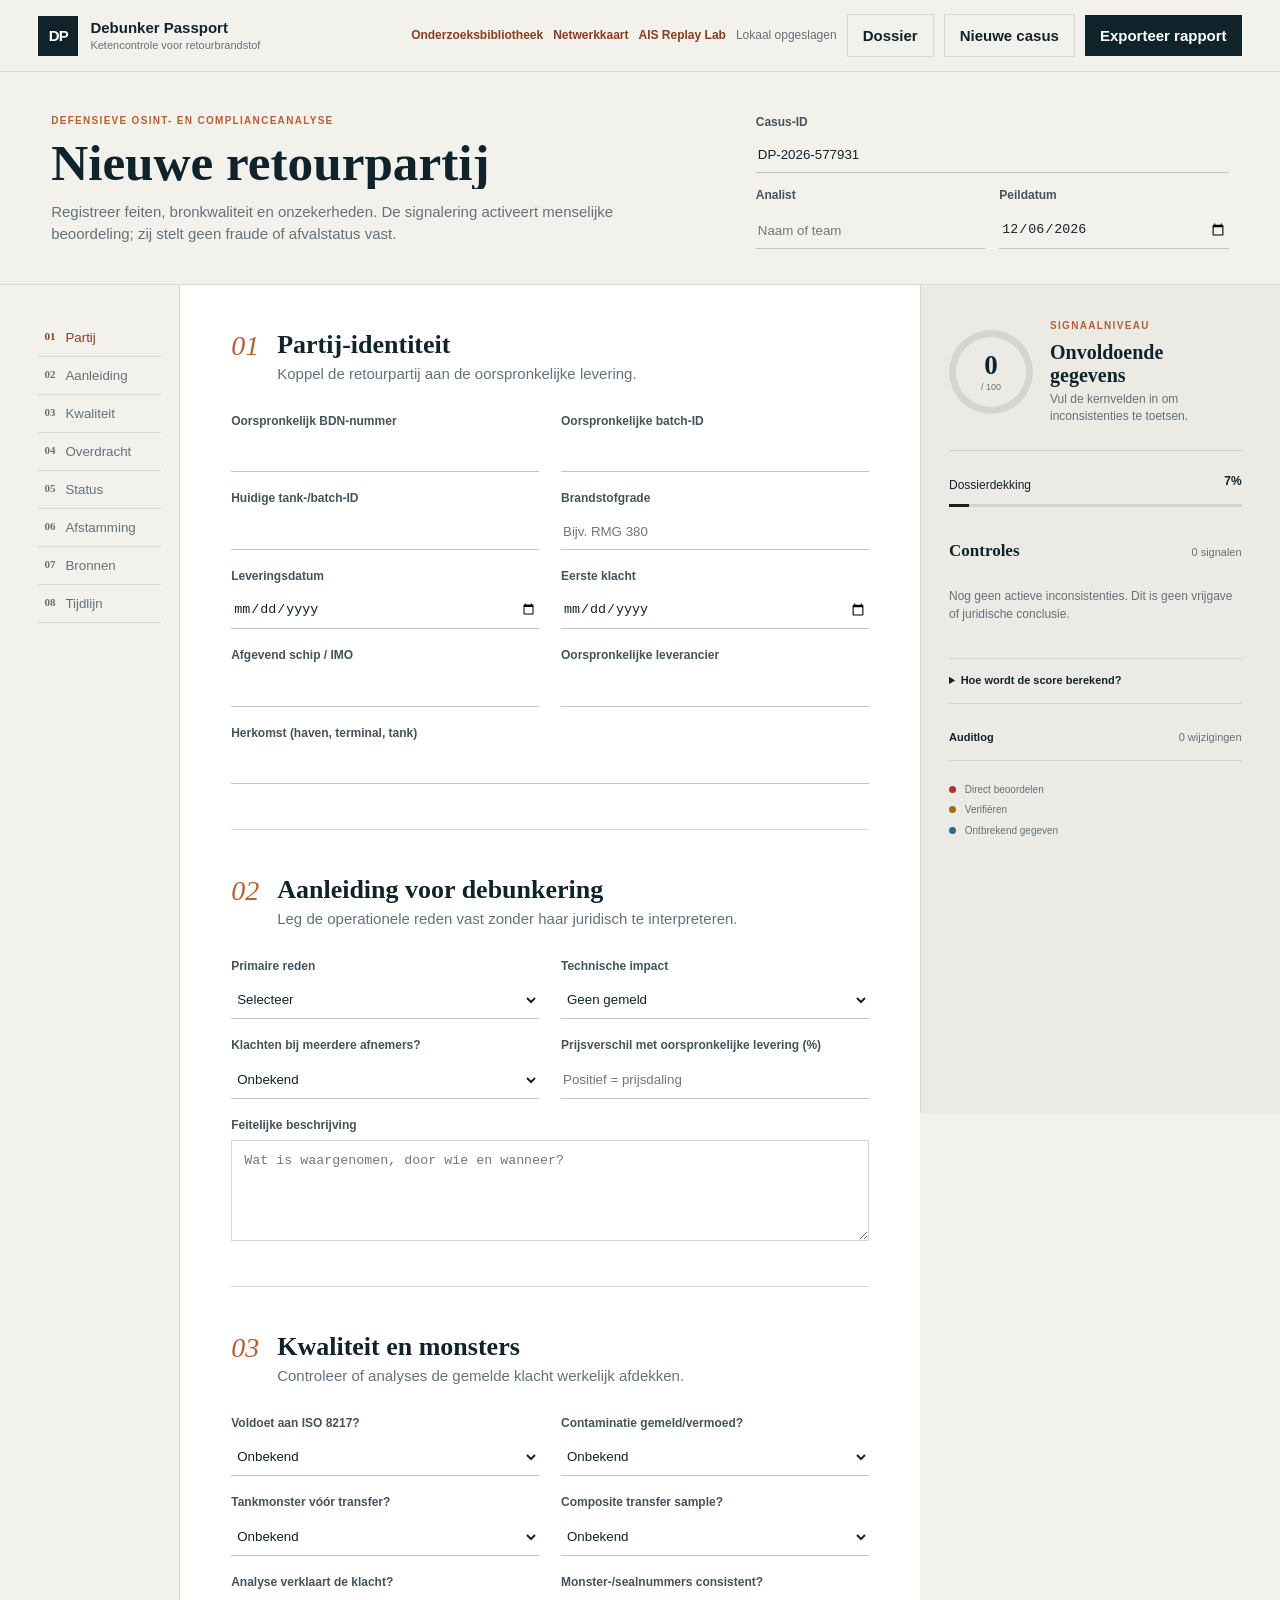
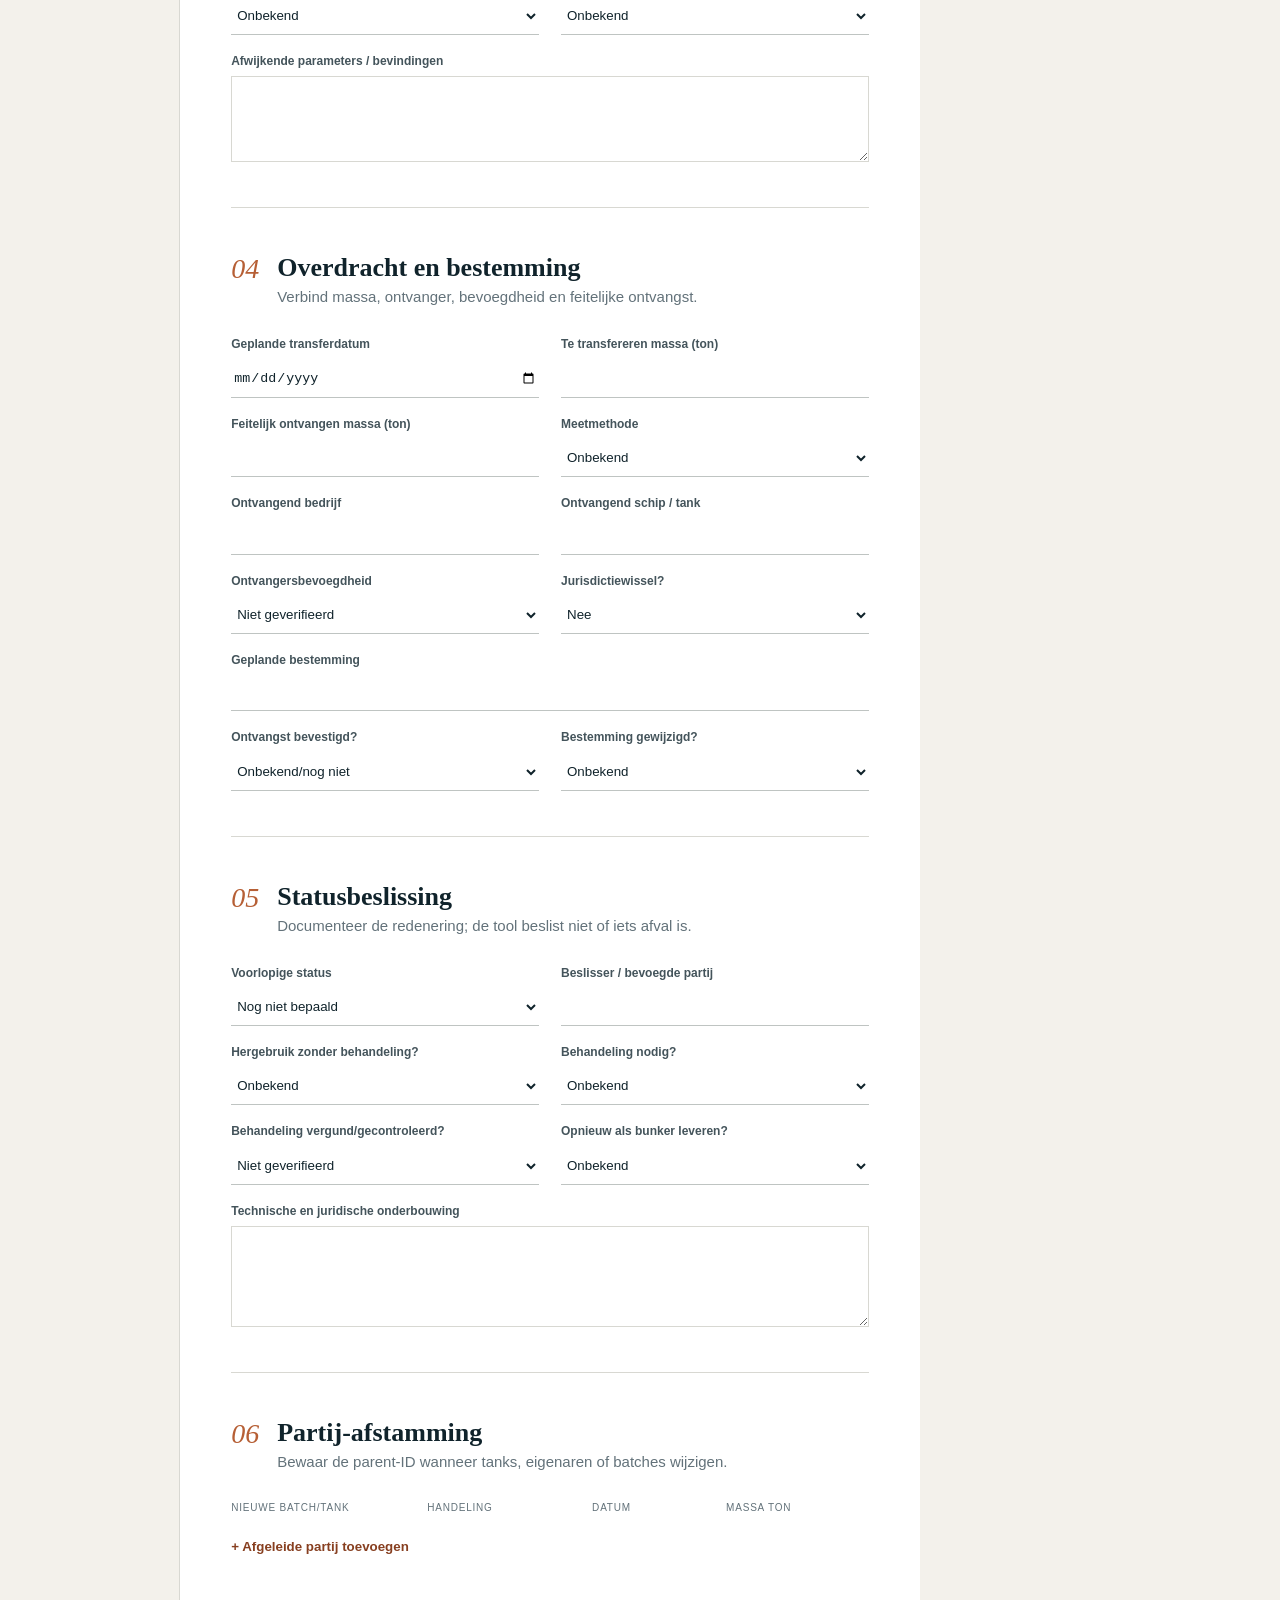
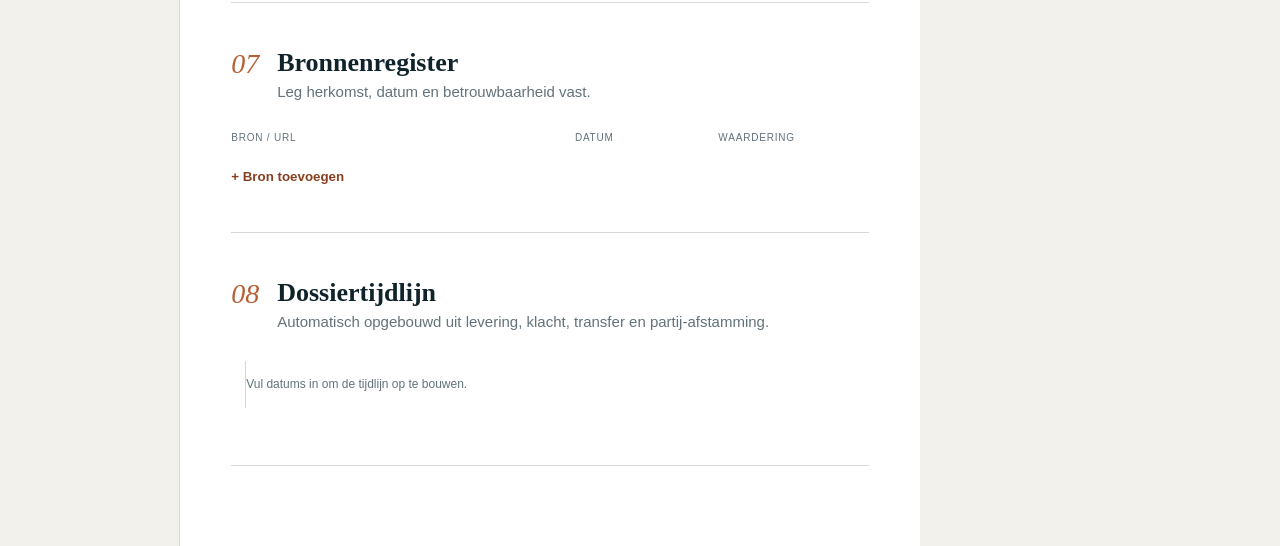
==== commit 56c516a7: "Add AIS replay to site navigation" ====
--- a/debunker-passport/index.html
+++ b/debunker-passport/index.html
@@ -27,8 +27,9 @@
       <span><strong>Debunker Passport</strong><small>Ketencontrole voor retourbrandstof</small></span>
     </a>
     <div class="top-actions">
-      <a class="library-link" href="/documenten">Onderzoeksbibliotheek</a>
-      <a class="library-link" href="/netwerkkaart">Netwerkkaart</a>
+      <a class="library-link" data-mobile-label="Bibliotheek" href="/documenten">Onderzoeksbibliotheek</a>
+      <a class="library-link" data-mobile-label="Netwerk" href="/netwerkkaart">Netwerkkaart</a>
+      <a class="library-link" data-mobile-label="AIS Replay" href="/ais-replay">AIS Replay Lab</a>
       <span class="save-state" id="saveState" role="status" aria-live="polite">Lokaal opgeslagen</span>
       <details class="dossier-menu"><summary class="button ghost">Dossier</summary><div><button id="loadDemo" type="button">Laad historische demo</button><button id="exportJson" type="button">Exporteer JSON</button><button id="exportIntegrity" type="button">Integriteitsmanifest</button><label for="importJson">Importeer JSON</label><input id="importJson" type="file" accept="application/json,.json" hidden></div></details>
       <button class="button ghost" id="newCase" type="button">Nieuwe casus</button>
--- a/debunker-passport/styles.css
+++ b/debunker-passport/styles.css
@@ -1,7 +1,7 @@
 :root{--ink:#10232b;--muted:#63727a;--paper:#f3f1eb;--white:#fff;--line:#d8d8d2;--accent:#b65f35;--accent-dark:#873f20;--red:#a7372f;--amber:#a66917;--blue:#316b83;--green:#356b55;--shadow:0 18px 55px rgba(16,35,43,.09)}
 .network-page{max-width:1500px;margin:auto;padding:48px 4vw 90px}.network-intro{display:grid;grid-template-columns:1.4fr .6fr;gap:8vw;padding:20px 0 42px;border-bottom:1px solid var(--line)}.network-intro h1{max-width:850px;margin:5px 0 15px;font:700 clamp(38px,5.5vw,72px)/.98 Georgia,serif;letter-spacing:-.035em}.network-intro p{max-width:740px;color:var(--muted)}.network-scope{align-self:end;padding-left:18px;border-left:3px solid var(--accent);font-size:12px}.network-toolbar{display:flex;justify-content:space-between;align-items:center;gap:18px;padding:20px 0}.network-toolbar>div{display:flex;flex-wrap:wrap;gap:6px}.network-filter{border:1px solid var(--line);background:transparent;padding:7px 10px;color:var(--muted);font:700 11px inherit;cursor:pointer}.network-filter.active{background:var(--ink);color:#fff;border-color:var(--ink)}.network-toolbar label{display:flex;align-items:center;gap:7px;white-space:nowrap}.network-toolbar input{width:auto}.network-workspace{display:grid;grid-template-columns:minmax(0,1fr) 330px;border-top:1px solid var(--line);border-bottom:1px solid var(--line)}.network-canvas{min-width:0;padding:16px 0}.network-canvas svg{display:block;width:100%;height:auto;min-height:500px}.network-edge line{stroke:#b9bfbd;stroke-width:1.5}.network-edge.open line{stroke:var(--amber);stroke-dasharray:7 6}.network-edge.missing line{stroke:var(--red);stroke-dasharray:2 7}.network-edge text{fill:var(--muted);font:10px Segoe UI,sans-serif;text-anchor:middle}.network-node{cursor:pointer;outline:none}.network-node circle,.network-node rect{stroke:var(--ink);stroke-width:1.5;fill:var(--white)}.network-node.actor circle{fill:#e7edea}.network-node.evidence circle{fill:#eee8dc}.network-node.oversight circle{fill:#e2ebef}.network-node.selected circle,.network-node.selected rect{stroke:var(--accent);stroke-width:4}.network-node text{fill:var(--ink);font:700 10px Segoe UI,sans-serif;text-anchor:middle;pointer-events:none}.network-node .alert-mark{fill:#fff;font-size:10px;paint-order:stroke;stroke:var(--red);stroke-width:11px;stroke-linejoin:round}.network-legend{display:flex;flex-wrap:wrap;gap:13px;padding:12px 4px;color:var(--muted);font-size:10px}.network-legend span{display:flex;align-items:center;gap:5px}.legend-shape{width:10px;height:10px;border:1px solid var(--ink);border-radius:50%;background:#fff}.legend-shape.physical{border-radius:1px}.legend-shape.actor{background:#e7edea}.legend-shape.evidence{background:#eee8dc}.legend-shape.oversight{background:#e2ebef}.legend-line{width:17px;border-top:2px dashed var(--amber)}.network-inspector{padding:30px 0 30px 26px;border-left:1px solid var(--line)}.network-inspector h2{font:700 27px Georgia,serif}.network-inspector>p{color:var(--muted)}.network-facts>div{display:grid;grid-template-columns:90px 1fr;padding:8px 0;border-top:1px solid var(--line);font-size:11px}.network-facts dt{color:var(--muted)}.network-facts dd{margin:0;font-weight:700}.network-indicators{margin-top:22px}.network-indicators h3,.network-relations h3{font:700 15px Georgia,serif}.network-indicators p{padding:10px;border-left:3px solid var(--red);background:#f5e9e5;font-size:11px}.network-clear{padding:10px;border-left:3px solid var(--green);font-size:11px}.network-relations{margin-top:24px}.network-relations ul{list-style:none;padding:0}.network-relations button{width:100%;display:flex;justify-content:space-between;gap:10px;padding:9px 0;border:0;border-top:1px solid var(--line);background:transparent;text-align:left;font:700 10px inherit;cursor:pointer}.network-relations button span{color:var(--muted);font-weight:500}.indicator-catalogue{display:grid;grid-template-columns:.65fr 1.35fr;gap:7vw;padding:55px 0}.indicator-catalogue h2{font:700 30px Georgia,serif}.indicator-catalogue ol{list-style:none;margin:0;padding:0}.indicator-catalogue li{display:grid;grid-template-columns:135px 1fr;gap:20px;padding:14px 0;border-top:1px solid var(--line)}.indicator-catalogue span{color:var(--muted)}@media(max-width:900px){.network-workspace{grid-template-columns:1fr}.network-inspector{border-left:0;border-top:1px solid var(--line);padding:28px 0}.network-canvas svg{min-height:0}.indicator-catalogue{grid-template-columns:1fr}}@media(max-width:620px){.network-page{padding:28px 18px 65px}.network-intro{grid-template-columns:1fr;gap:20px}.network-toolbar{align-items:flex-start;flex-direction:column}.network-workspace{margin:0 -8px}.network-canvas{overflow-x:auto}.network-canvas svg{min-width:720px}.network-legend{padding-left:8px}.indicator-catalogue li{grid-template-columns:1fr;gap:3px}}
 .skip-link{position:fixed;left:16px;top:10px;z-index:100;padding:10px 14px;background:var(--ink);color:#fff;text-decoration:none;transform:translateY(-150%);transition:transform .18s ease}.skip-link:focus{transform:none}
-.library-link{color:var(--accent-dark);font-size:12px;font-weight:800;text-decoration:none}.library-link:hover{text-decoration:underline}.document-page{max-width:1180px;margin:auto;padding:70px 5vw 100px}.document-intro{display:grid;grid-template-columns:1.35fr .65fr;gap:8vw;padding-bottom:50px;border-bottom:1px solid var(--line)}.document-intro h1{max-width:780px;margin:5px 0 18px;font:700 clamp(38px,6vw,74px)/.98 Georgia,serif;letter-spacing:-.035em}.document-intro p{max-width:700px;color:var(--muted)}.document-note{align-self:end;padding-left:20px;border-left:3px solid var(--accent);font-size:12px}.document-list{margin-top:30px}.document-item{display:grid;grid-template-columns:52px minmax(0,1fr) auto;gap:22px;align-items:start;padding:28px 0;border-bottom:1px solid var(--line)}.document-number{font:italic 24px Georgia,serif;color:var(--accent)}.document-item h2{margin:0 0 7px;font:700 24px Georgia,serif}.document-item p{max-width:720px;margin:0;color:var(--muted)}.document-open{align-self:center;color:var(--ink);font-size:12px;font-weight:800;text-decoration:none;border-bottom:1px solid var(--ink)}.document-footer{margin-top:46px;color:var(--muted);font-size:12px}@media(max-width:720px){.library-link{font-size:0}.library-link:after{content:"Bibliotheek";font-size:11px}.document-page{padding:42px 20px 70px}.document-intro{grid-template-columns:1fr;gap:25px}.document-item{grid-template-columns:38px 1fr}.document-open{grid-column:2;justify-self:start}.document-item h2{font-size:21px}}
+.library-link{color:var(--accent-dark);font-size:12px;font-weight:800;text-decoration:none}.library-link:hover{text-decoration:underline}.document-page{max-width:1180px;margin:auto;padding:70px 5vw 100px}.document-intro{display:grid;grid-template-columns:1.35fr .65fr;gap:8vw;padding-bottom:50px;border-bottom:1px solid var(--line)}.document-intro h1{max-width:780px;margin:5px 0 18px;font:700 clamp(38px,6vw,74px)/.98 Georgia,serif;letter-spacing:-.035em}.document-intro p{max-width:700px;color:var(--muted)}.document-note{align-self:end;padding-left:20px;border-left:3px solid var(--accent);font-size:12px}.document-list{margin-top:30px}.document-item{display:grid;grid-template-columns:52px minmax(0,1fr) auto;gap:22px;align-items:start;padding:28px 0;border-bottom:1px solid var(--line)}.document-number{font:italic 24px Georgia,serif;color:var(--accent)}.document-item h2{margin:0 0 7px;font:700 24px Georgia,serif}.document-item p{max-width:720px;margin:0;color:var(--muted)}.document-open{align-self:center;color:var(--ink);font-size:12px;font-weight:800;text-decoration:none;border-bottom:1px solid var(--ink)}.document-footer{margin-top:46px;color:var(--muted);font-size:12px}@media(max-width:720px){.library-link{font-size:0}.library-link:after{content:attr(data-mobile-label);font-size:11px}.document-page{padding:42px 20px 70px}.document-intro{grid-template-columns:1fr;gap:25px}.document-item{grid-template-columns:38px 1fr}.document-open{grid-column:2;justify-self:start}.document-item h2{font-size:21px}}
 .dossier-menu{position:relative}.dossier-menu summary{list-style:none}.dossier-menu summary::-webkit-details-marker{display:none}.dossier-menu>div{position:absolute;right:0;top:44px;min-width:190px;padding:7px;background:var(--white);border:1px solid var(--line);box-shadow:var(--shadow);z-index:30}.dossier-menu button,.dossier-menu label{display:block;width:100%;padding:10px;border:0;background:transparent;color:var(--ink);font:700 12px inherit;text-align:left;cursor:pointer}.dossier-menu button:hover,.dossier-menu label:hover{background:var(--paper)}.score-info{margin-top:20px;padding:14px 0;border-top:1px solid #d5d2ca;border-bottom:1px solid #d5d2ca}.score-info summary{font-size:11px;font-weight:800;cursor:pointer}.score-info p{margin:10px 0 0;color:var(--muted);font-size:10px}
 @media(max-width:720px){.dossier-menu .button.ghost{display:block}}
 .timeline{border-left:1px solid var(--line);margin-left:14px}.timeline-event{display:grid;grid-template-columns:110px 1fr;gap:18px;position:relative;padding:0 0 24px 22px}.timeline-event:before{content:"";position:absolute;left:-4px;top:5px;width:7px;height:7px;border-radius:50%;background:var(--accent)}.timeline-event time{font:700 11px Georgia,serif;color:var(--accent-dark)}.timeline-event strong{font-size:13px}.timeline-event p{margin:3px 0 0;color:var(--muted);font-size:12px}.audit-info{margin-top:12px;padding:14px 0;border-bottom:1px solid #d5d2ca}.audit-info summary{display:flex;justify-content:space-between;font-size:11px;font-weight:800;cursor:pointer}.audit-info summary span{color:var(--muted);font-weight:500}.audit-info p{display:grid;gap:2px;margin:9px 0;color:var(--muted);font-size:10px}.audit-info time{color:var(--ink)}
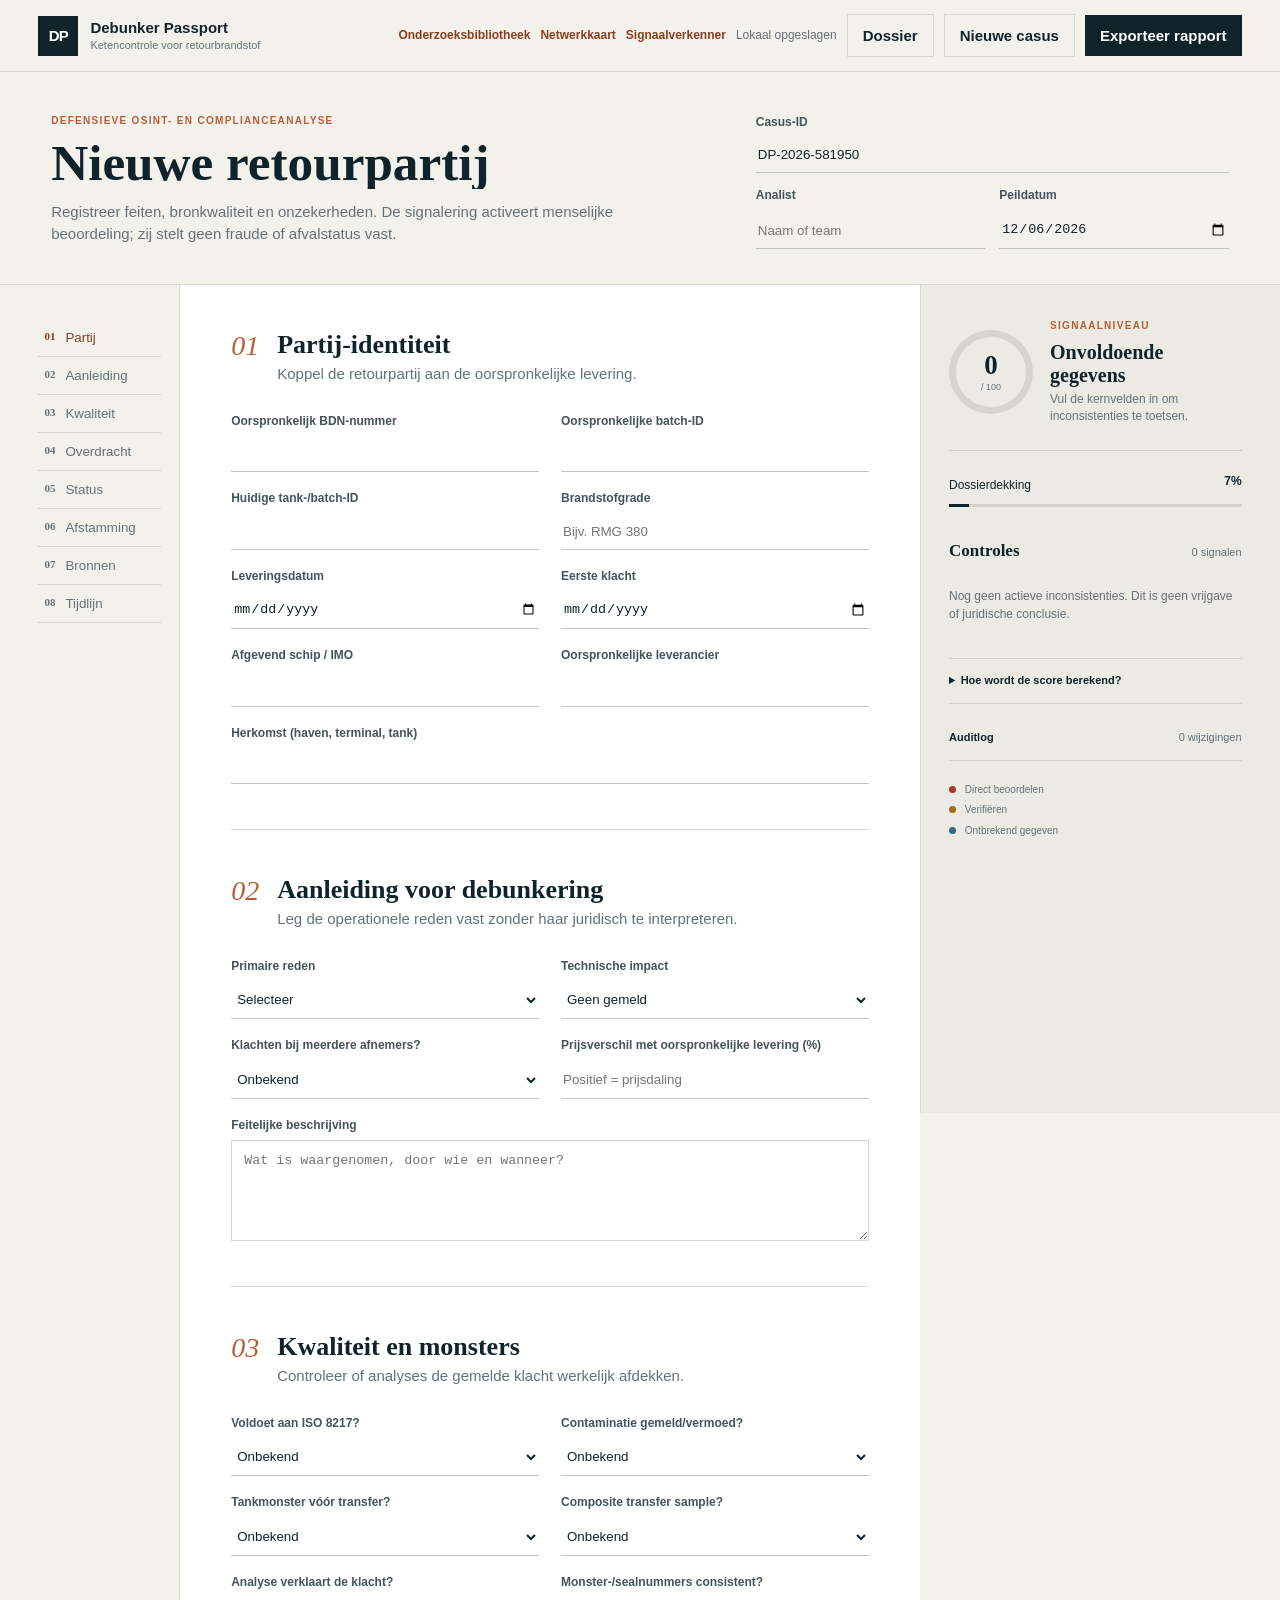
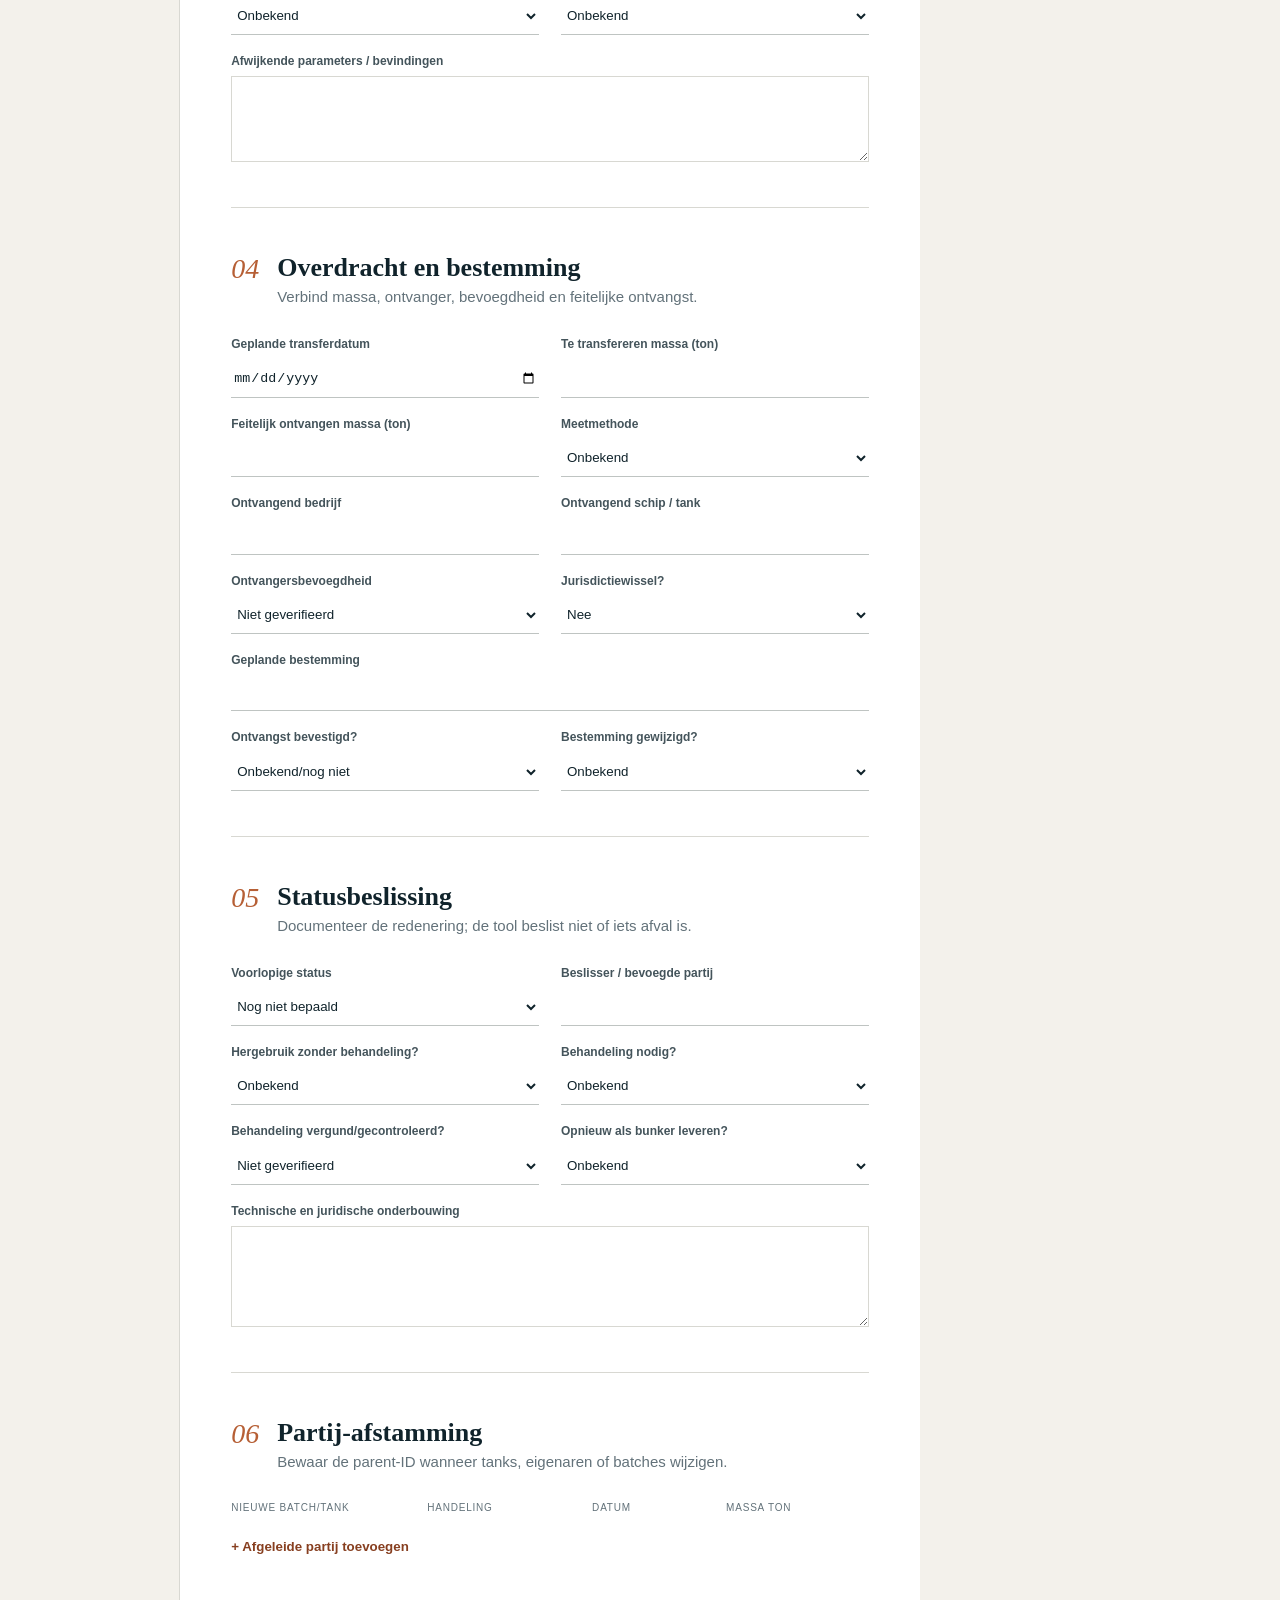
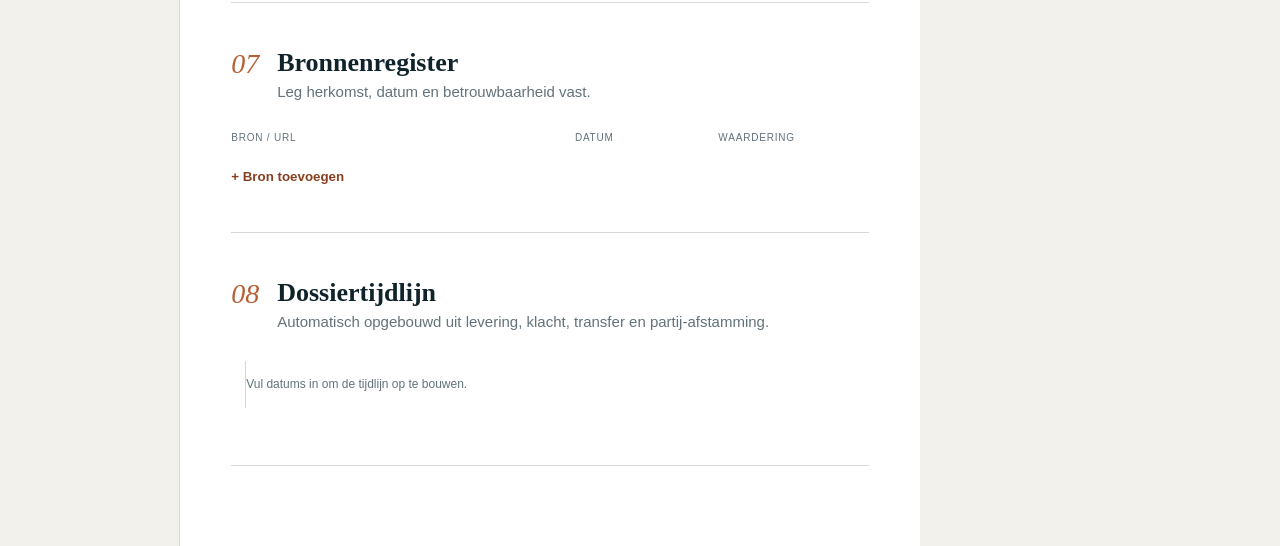
==== commit c0c429ef: "Add harbour-wide signal explorer" ====
--- a/debunker-passport/index.html
+++ b/debunker-passport/index.html
@@ -29,7 +29,7 @@
     <div class="top-actions">
       <a class="library-link" data-mobile-label="Bibliotheek" href="/documenten">Onderzoeksbibliotheek</a>
       <a class="library-link" data-mobile-label="Netwerk" href="/netwerkkaart">Netwerkkaart</a>
-      <a class="library-link" data-mobile-label="AIS Replay" href="/ais-replay">AIS Replay Lab</a>
+      <a class="library-link" data-mobile-label="Signalen" href="/signaalverkenner">Signaalverkenner</a>
       <span class="save-state" id="saveState" role="status" aria-live="polite">Lokaal opgeslagen</span>
       <details class="dossier-menu"><summary class="button ghost">Dossier</summary><div><button id="loadDemo" type="button">Laad historische demo</button><button id="exportJson" type="button">Exporteer JSON</button><button id="exportIntegrity" type="button">Integriteitsmanifest</button><label for="importJson">Importeer JSON</label><input id="importJson" type="file" accept="application/json,.json" hidden></div></details>
       <button class="button ghost" id="newCase" type="button">Nieuwe casus</button>
